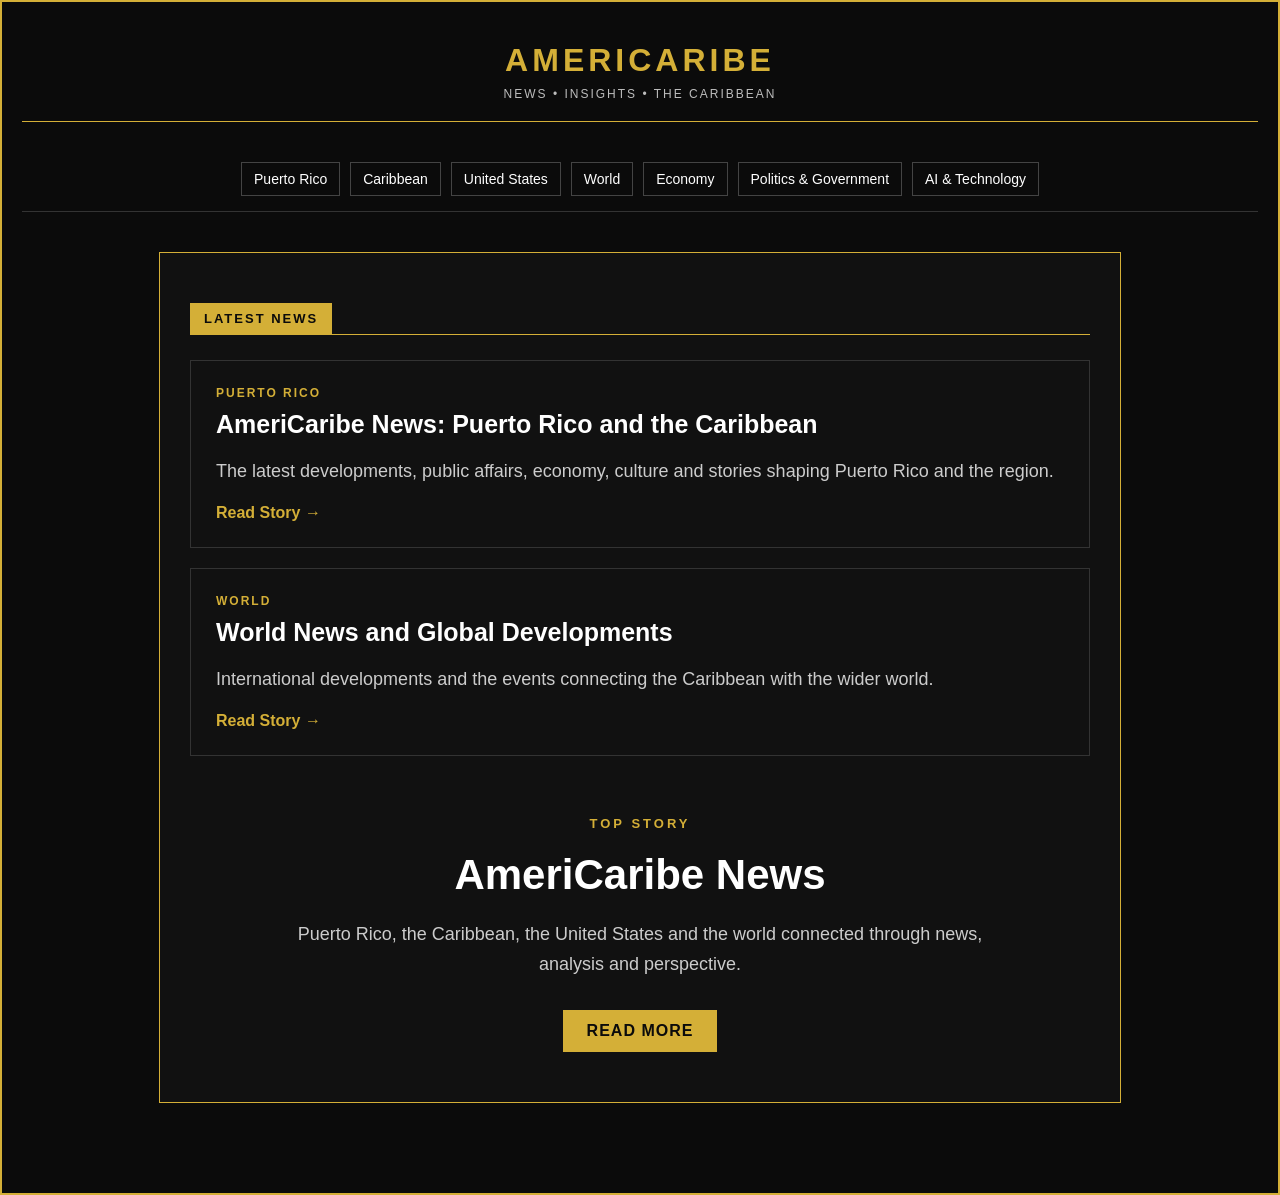
==== index.html @ 908d359e "Build AmeriCaribe News website foundation" ====
<!DOCTYPE html>
<html lang="en">

<head>
    <meta charset="UTF-8">
    <meta name="viewport" content="width=device-width, initial-scale=1.0">

    <title>AmeriCaribe News</title>

    <link rel="stylesheet" href="style.css">
</head>

<body>

    <header>
        <div class="brand">AMERICARIBE</div>
        <div class="tagline">NEWS • INSIGHTS • THE CARIBBEAN</div>
    </header>

    <nav>
        <a href="#">Puerto Rico</a>
        <a href="#">Caribbean</a>
        <a href="#">United States</a>
        <a href="#">World</a>
        <a href="#">Economy</a>
        <a href="#">Politics & Government</a>
        <a href="#">AI & Technology</a>
    </nav>

    <main>

        <section class="featured-story">
            <section class="latest-news">

    <div class="section-title">
        <span>LATEST NEWS</span>
    </div>

    <article class="news-card">
        <div class="news-category">PUERTO RICO</div>

        <h3>AmeriCaribe News: Puerto Rico and the Caribbean</h3>

        <p>
            The latest developments, public affairs, economy,
            culture and stories shaping Puerto Rico and the region.
        </p>

        <a href="#">Read Story →</a>
    </article>

    <article class="news-card">
        <div class="news-category">WORLD</div>

        <h3>World News and Global Developments</h3>

        <p>
            International developments and the events connecting
            the Caribbean with the wider world.
        </p>

        <a href="#">Read Story →</a>
    </article>

</section>

    <div class="featured-label">TOP STORY</div>

    <h2>AmeriCaribe News</h2>

    <p class="featured-text">
        Puerto Rico, the Caribbean, the United States and the world
        connected through news, analysis and perspective.
    </p>

    <a class="read-more" href="#">READ MORE</a>

</section>

    </main>

</body>

</html>
---- style.css ----
/* ========================================
   AMERICARIBE NEWS
   Main Website Styles
   ======================================== */

/* ---------- PAGE ---------- */

body {
    background-color: #0b0b0b;
    color: #ffffff;
    font-family: Arial, sans-serif;
    text-align: center;
    padding: 40px 20px;
    border: 2px solid #d4af37;
    min-height: 100vh;
    box-sizing: border-box;
    margin: 0;
}


/* ---------- HEADER ---------- */

header {
    border-bottom: 1px solid #d4af37;
    padding-bottom: 20px;
    margin-bottom: 25px;
}

.brand {
    color: #d4af37;
    font-size: 32px;
    font-weight: bold;
    letter-spacing: 4px;
}

.tagline {
    color: #bdbdbd;
    font-size: 12px;
    letter-spacing: 2px;
    margin-top: 8px;
}


/* ---------- NAVIGATION ---------- */

nav {
    display: flex;
    flex-wrap: wrap;
    justify-content: center;
    gap: 10px;
    padding: 15px 0;
    border-bottom: 1px solid #333333;
    margin-bottom: 40px;
}

nav a {
    color: #ffffff;
    text-decoration: none;
    font-size: 14px;
    padding: 8px 12px;
    border: 1px solid #444444;
}

nav a:hover {
    color: #d4af37;
    border-color: #d4af37;
}


/* ---------- MAIN CONTENT ---------- */

main {
    max-width: 1100px;
    margin: 0 auto;
}

h1 {
    color: #d4af37;
    font-size: 42px;
    margin-bottom: 10px;
}

main p {
    color: #f5f5f5;
    font-size: 18px;
}


/* ---------- MOBILE ---------- */

@media (max-width: 600px) {

    body {
        padding: 25px 15px;
    }

    .brand {
        font-size: 26px;
        letter-spacing: 3px;
    }

    .tagline {
        font-size: 10px;
    }

    nav {
        gap: 6px;
    }

    nav a {
        font-size: 12px;
        padding: 7px 9px;
    }

    h1 {
        font-size: 32px;
    }

    main p {
        font-size: 16px;
    }
}/* ---------- FEATURED STORY ---------- */

.featured-story {
    max-width: 900px;
    margin: 0 auto 50px;
    padding: 50px 30px;
    border: 1px solid #d4af37;
    background-color: #111111;
}

.featured-label {
    color: #d4af37;
    font-size: 13px;
    font-weight: bold;
    letter-spacing: 3px;
    margin-bottom: 20px;
}

.featured-story h2 {
    color: #ffffff;
    font-size: 42px;
    margin: 0 0 20px;
}

.featured-text {
    color: #cccccc;
    font-size: 18px;
    line-height: 1.7;
    max-width: 700px;
    margin: 0 auto 30px;
}

.read-more {
    display: inline-block;
    color: #0b0b0b;
    background-color: #d4af37;
    text-decoration: none;
    font-weight: bold;
    padding: 12px 24px;
    letter-spacing: 1px;
}

.read-more:hover {
    background-color: #ffffff;
}/* ---------- LATEST NEWS ---------- */

.latest-news {
    max-width: 900px;
    margin: 0 auto 60px;
    text-align: left;
}

.section-title {
    border-bottom: 1px solid #d4af37;
    margin-bottom: 25px;
}

.section-title span {
    display: inline-block;
    background-color: #d4af37;
    color: #0b0b0b;
    padding: 8px 14px;
    font-size: 13px;
    font-weight: bold;
    letter-spacing: 2px;
}

.news-card {
    border: 1px solid #333333;
    background-color: #111111;
    padding: 25px;
    margin-bottom: 20px;
}

.news-category {
    color: #d4af37;
    font-size: 12px;
    font-weight: bold;
    letter-spacing: 2px;
    margin-bottom: 10px;
}

.news-card h3 {
    color: #ffffff;
    font-size: 25px;
    margin: 0 0 12px;
}

.news-card p {
    color: #cccccc;
    line-height: 1.6;
}

.news-card a {
    color: #d4af37;
    text-decoration: none;
    font-weight: bold;
}
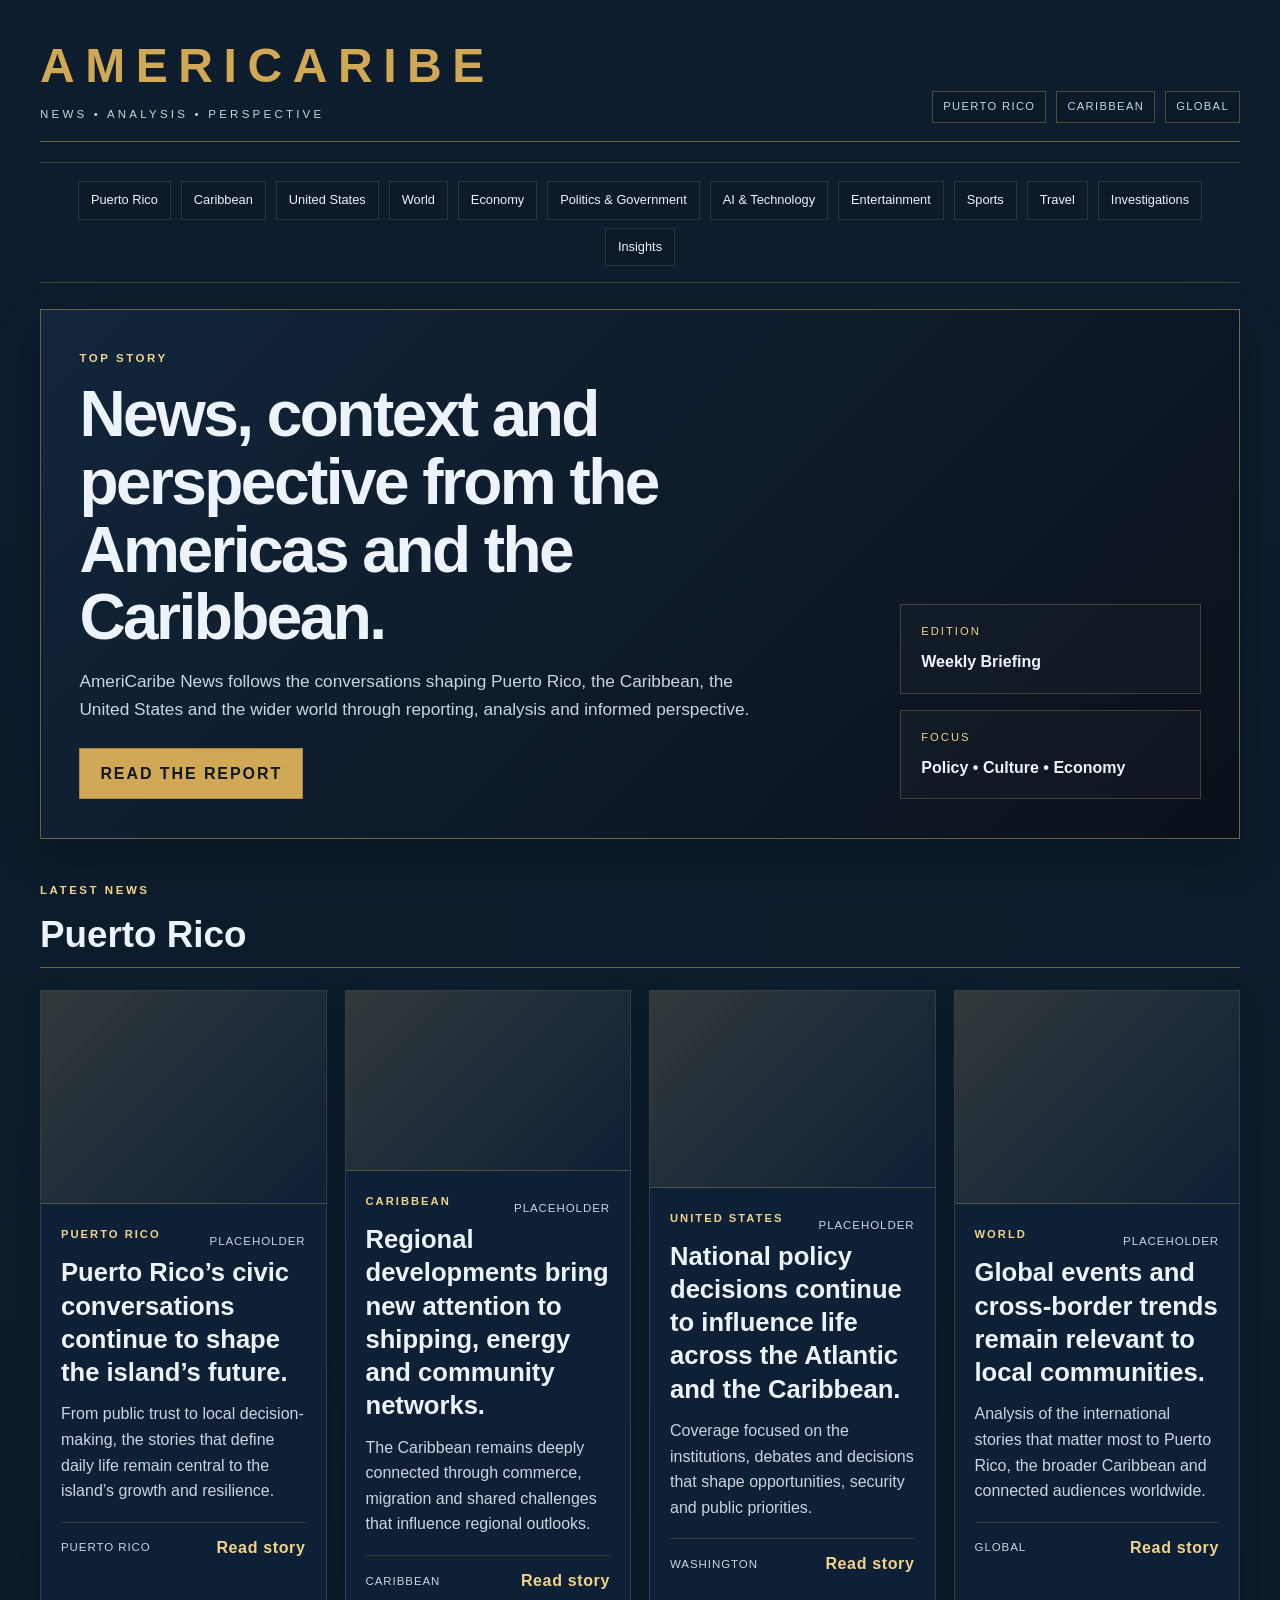
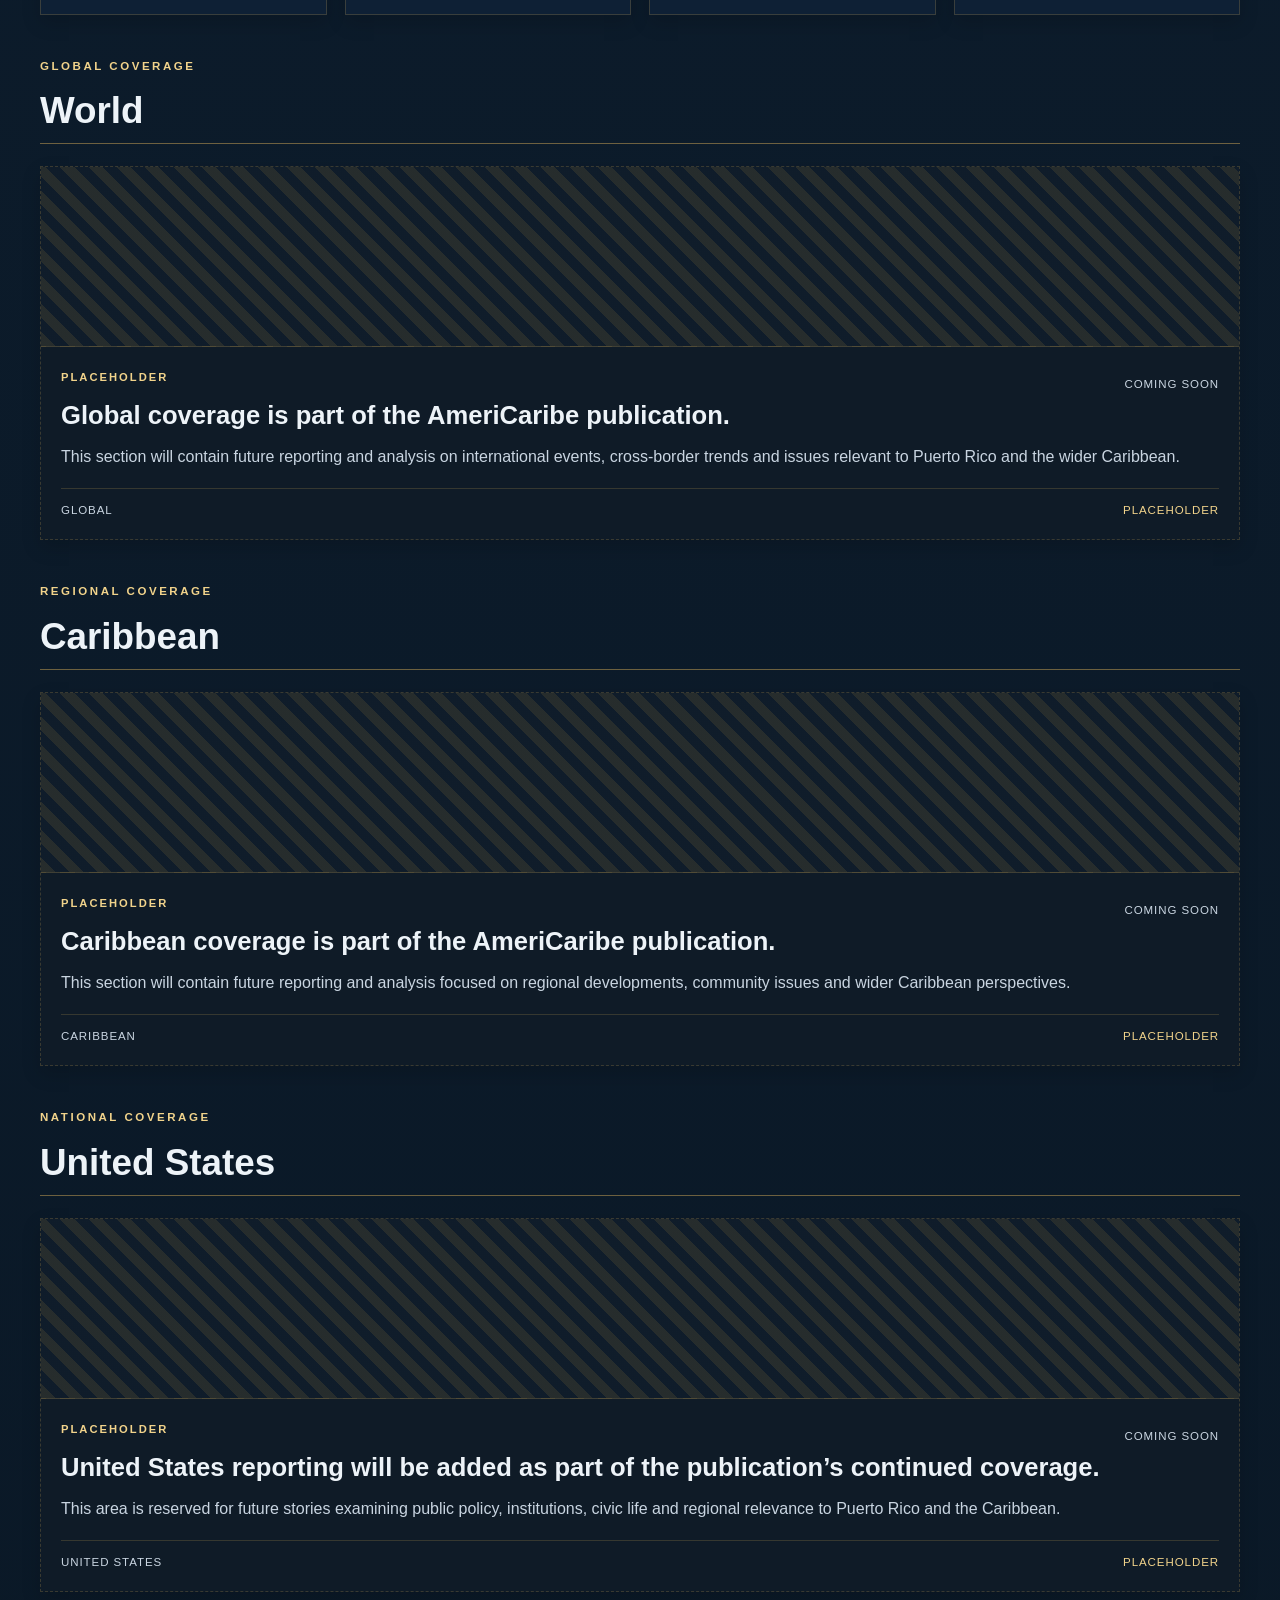
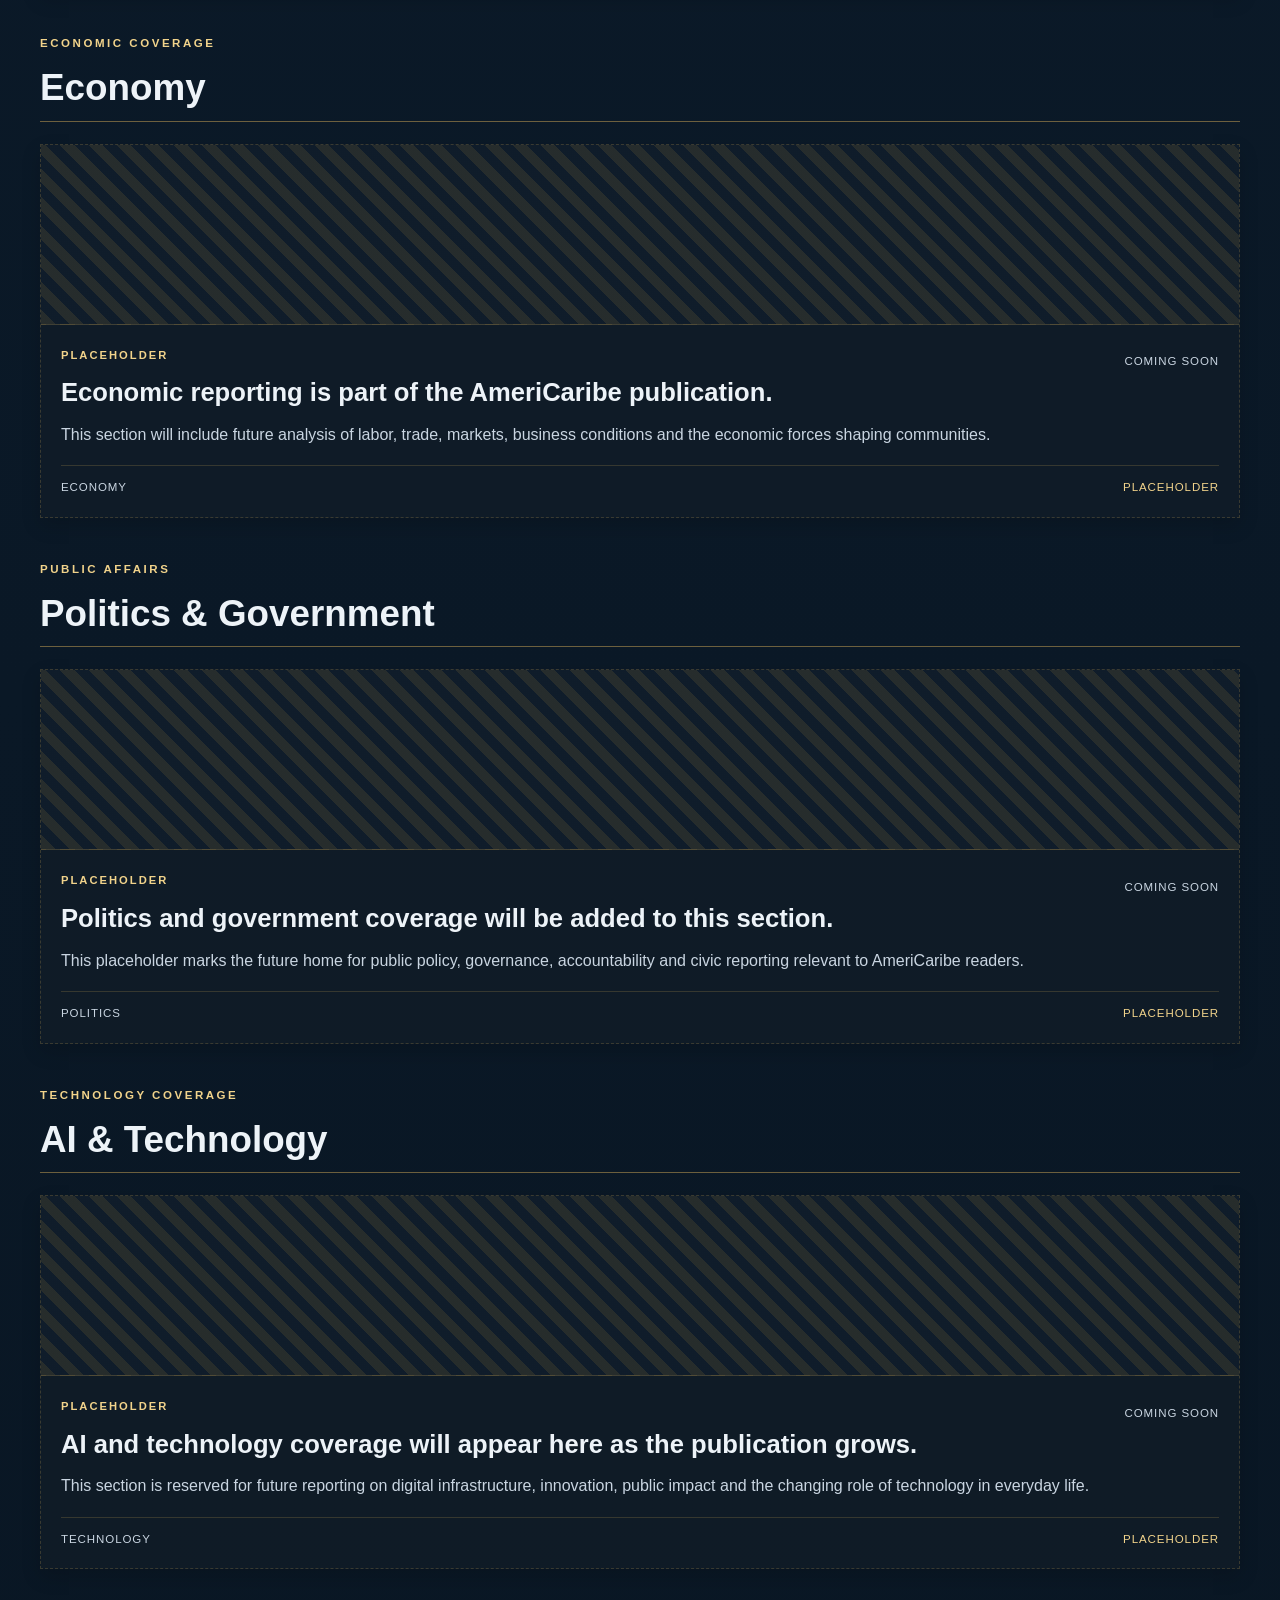
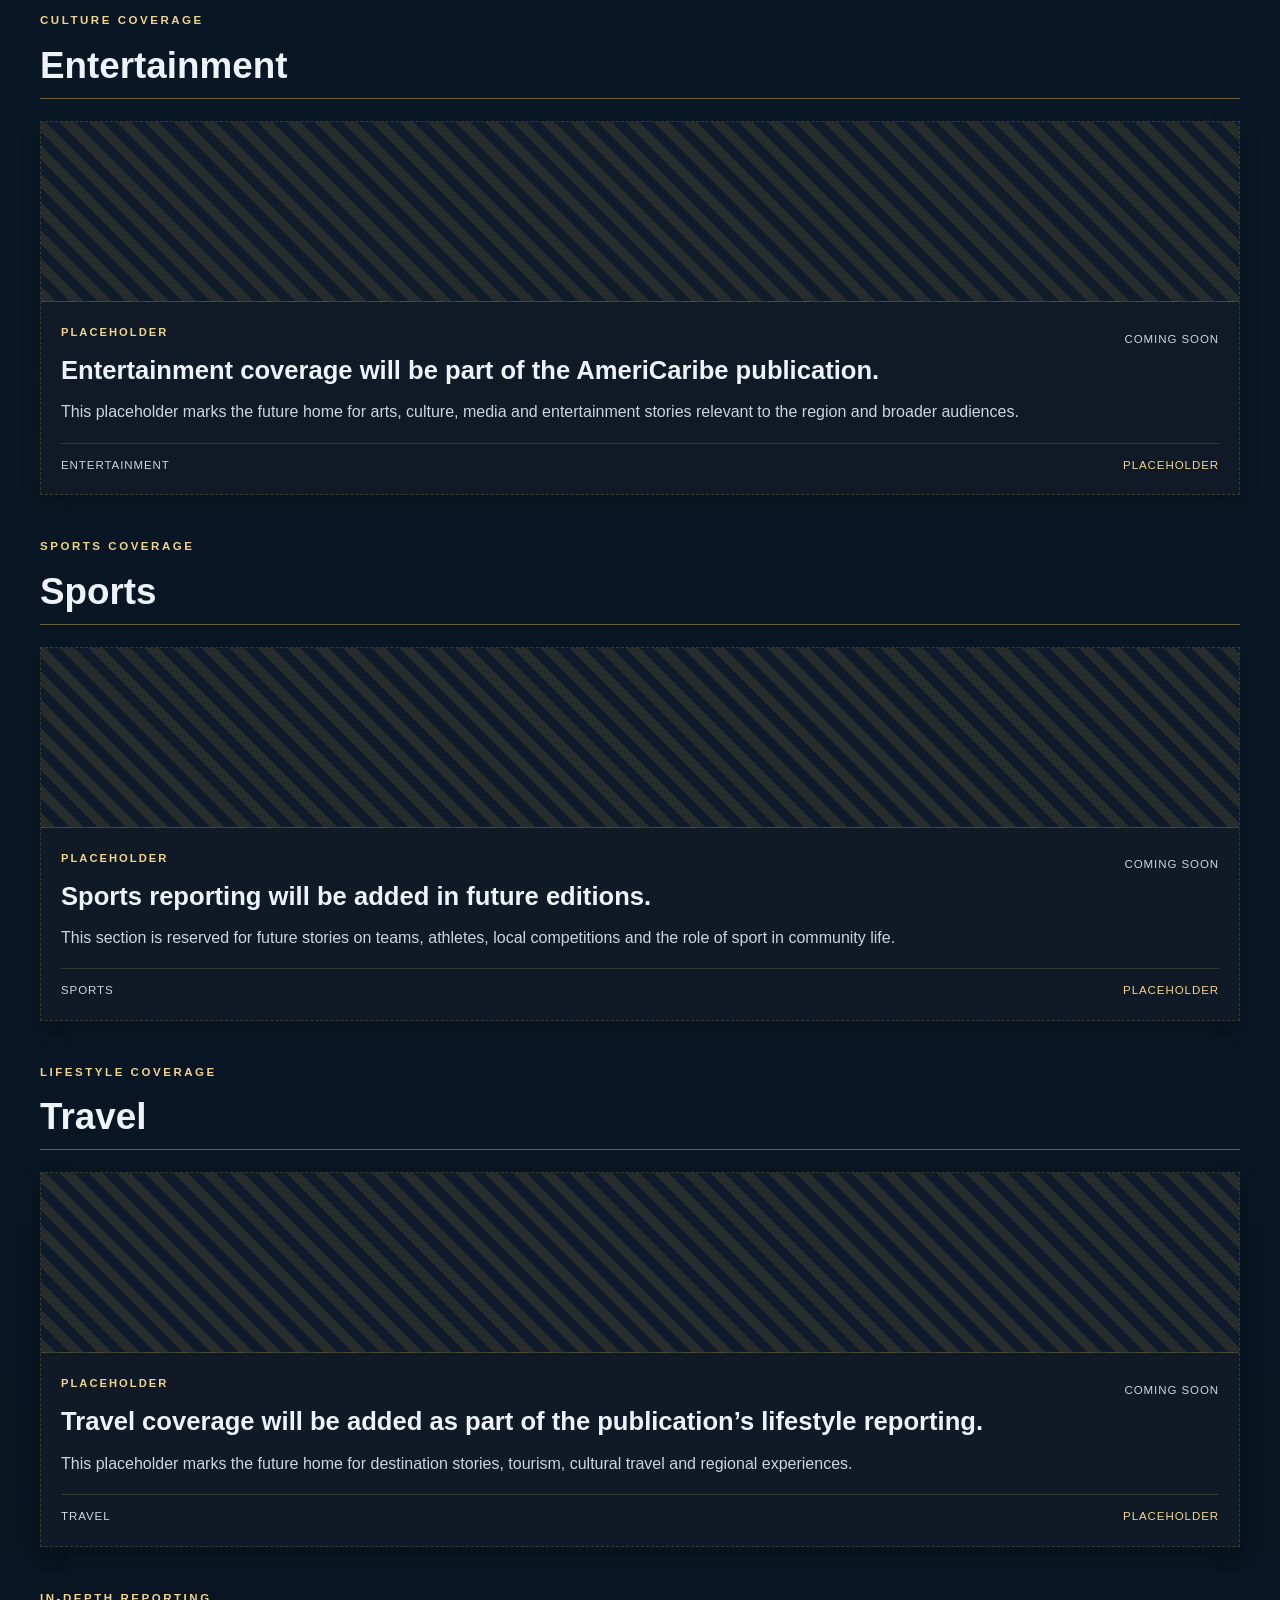
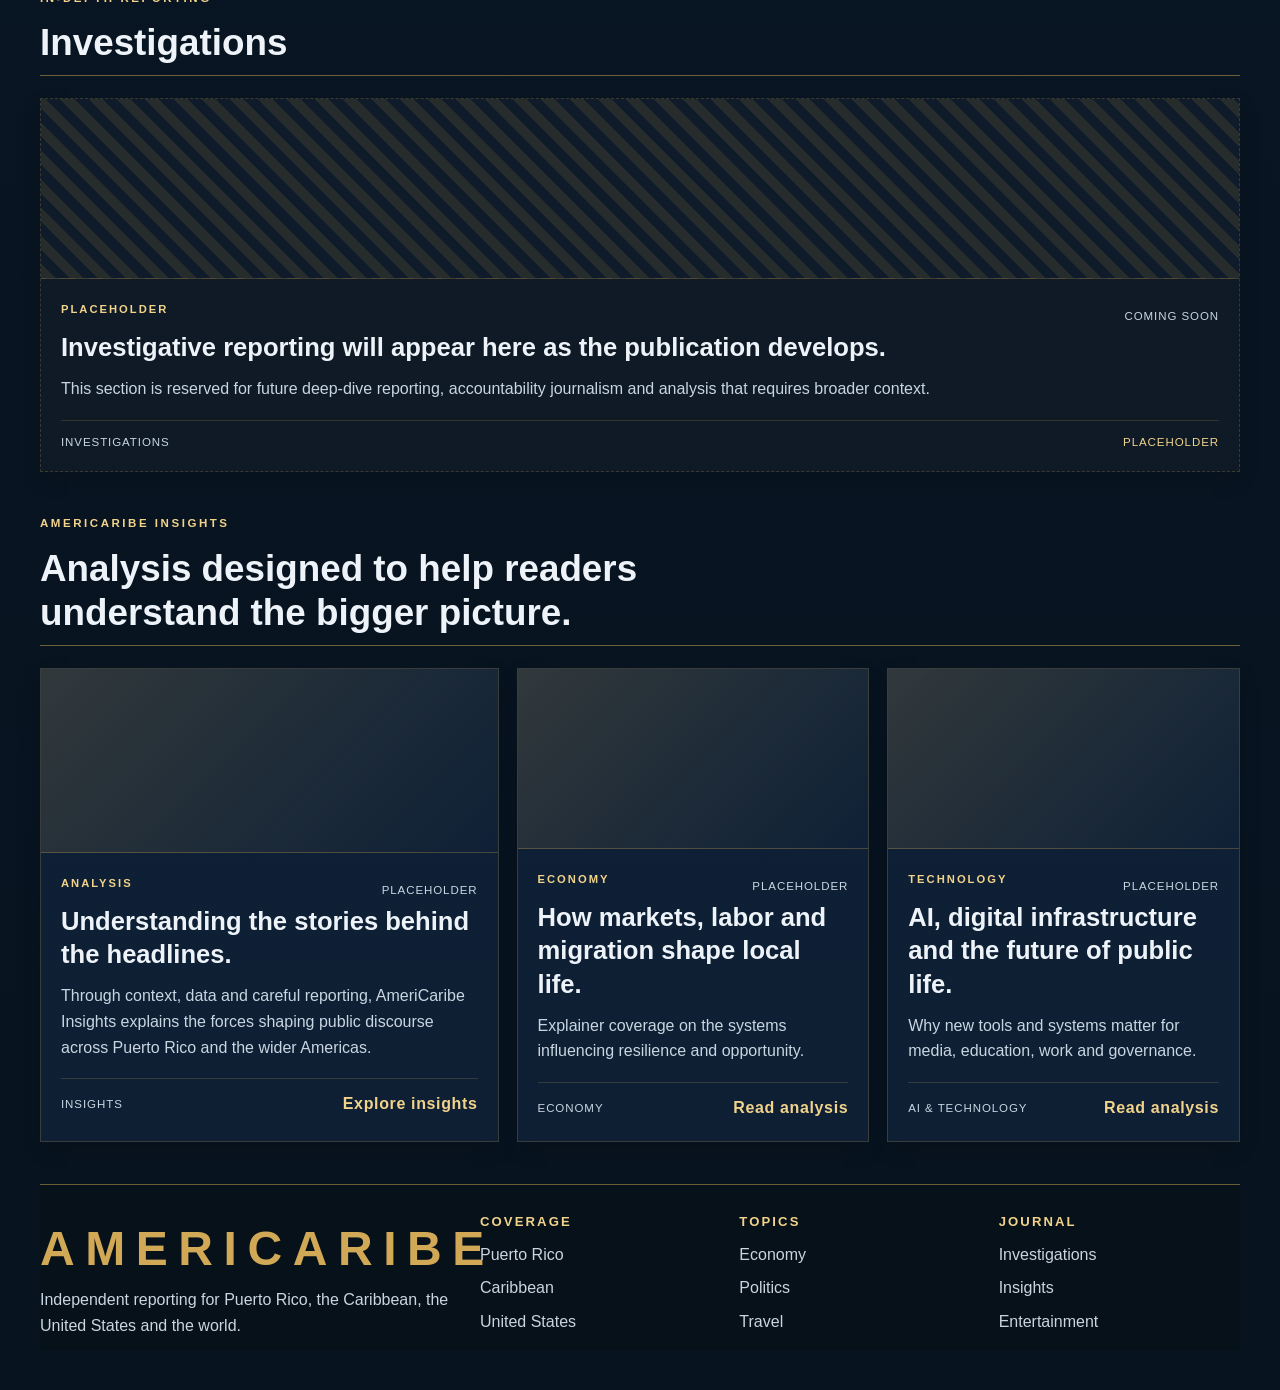
==== commit 98fe6e67: "Build AmeriCaribe News publishing foundation" ====
--- a/index.html
+++ b/index.html
@@ -4,81 +4,497 @@
 <head>
     <meta charset="UTF-8">
     <meta name="viewport" content="width=device-width, initial-scale=1.0">
-
+    <meta name="description" content="AmeriCaribe News — reporting, analysis and perspective for Puerto Rico, the Caribbean, the United States and the world.">
     <title>AmeriCaribe News</title>
-
     <link rel="stylesheet" href="style.css">
 </head>
 
 <body>
-
-    <header>
-        <div class="brand">AMERICARIBE</div>
-        <div class="tagline">NEWS • INSIGHTS • THE CARIBBEAN</div>
-    </header>
-
-    <nav>
-        <a href="#">Puerto Rico</a>
-        <a href="#">Caribbean</a>
-        <a href="#">United States</a>
-        <a href="#">World</a>
-        <a href="#">Economy</a>
-        <a href="#">Politics & Government</a>
-        <a href="#">AI & Technology</a>
-    </nav>
-
-    <main>
-
-        <section class="featured-story">
-            <section class="latest-news">
-
-    <div class="section-title">
-        <span>LATEST NEWS</span>
+    <div class="page-shell">
+        <header class="site-header">
+            <div class="topbar">
+                <div class="brand-block">
+                    <div class="brand">AMERICARIBE</div>
+                    <div class="tagline">NEWS • ANALYSIS • PERSPECTIVE</div>
+                </div>
+
+                <div class="header-meta" aria-label="News regions">
+                    <span>Puerto Rico</span>
+                    <span>Caribbean</span>
+                    <span>Global</span>
+                </div>
+            </div>
+        </header>
+
+        <nav class="main-nav" aria-label="Main navigation">
+            <a href="#puerto-rico">Puerto Rico</a>
+            <a href="#caribbean">Caribbean</a>
+            <a href="#united-states">United States</a>
+            <a href="#world">World</a>
+            <a href="#economy">Economy</a>
+            <a href="#politics">Politics &amp; Government</a>
+            <a href="#ai-technology">AI &amp; Technology</a>
+            <a href="#entertainment">Entertainment</a>
+            <a href="#sports">Sports</a>
+            <a href="#travel">Travel</a>
+            <a href="#investigations">Investigations</a>
+            <a href="#insights">Insights</a>
+        </nav>
+
+        <main>
+            <section class="featured-story" id="top-story">
+                <div class="featured-copy">
+                    <p class="eyebrow">Top Story</p>
+                    <h1>News, context and perspective from the Americas and the Caribbean.</h1>
+                    <p class="featured-text">
+                        AmeriCaribe News follows the conversations shaping Puerto Rico, the Caribbean,
+                        the United States and the wider world through reporting, analysis and informed perspective.
+                    </p>
+
+                    <div class="cta-row">
+                        <a class="primary-btn" href="#puerto-rico">Read the report</a>
+                    </div>
+                </div>
+
+                <aside class="featured-aside" aria-label="Feature summary">
+                    <div class="meta-panel">
+                        <p class="meta-label">Edition</p>
+                        <strong>Weekly Briefing</strong>
+                    </div>
+                    <div class="meta-panel">
+                        <p class="meta-label">Focus</p>
+                        <strong>Policy • Culture • Economy</strong>
+                    </div>
+                </aside>
+            </section>
+
+            <section class="content-section latest-news" id="puerto-rico" aria-labelledby="puerto-rico-title">
+                <div class="section-header">
+                    <p class="eyebrow">Latest News</p>
+                    <h2 id="puerto-rico-title">Puerto Rico</h2>
+                </div>
+
+                <div class="story-grid" role="list" aria-label="Puerto Rico stories">
+                    <article class="story-card" role="listitem">
+                        <div class="story-image" aria-label="Image placeholder for Puerto Rico coverage"></div>
+                        <div class="story-content">
+                            <div class="story-meta">
+                                <span class="story-kicker">Puerto Rico</span>
+                                <span class="story-date">Placeholder</span>
+                            </div>
+                            <h3>Puerto Rico’s civic conversations continue to shape the island’s future.</h3>
+                            <p>
+                                From public trust to local decision-making, the stories that define daily life remain central to the island’s growth and resilience.
+                            </p>
+                            <div class="story-footer">
+                                <span class="story-location">Puerto Rico</span>
+                                <a href="#puerto-rico">Read story</a>
+                            </div>
+                        </div>
+                    </article>
+
+                    <article class="story-card" role="listitem">
+                        <div class="story-image" aria-label="Image placeholder for Caribbean coverage"></div>
+                        <div class="story-content">
+                            <div class="story-meta">
+                                <span class="story-kicker">Caribbean</span>
+                                <span class="story-date">Placeholder</span>
+                            </div>
+                            <h3>Regional developments bring new attention to shipping, energy and community networks.</h3>
+                            <p>
+                                The Caribbean remains deeply connected through commerce, migration and shared challenges that influence regional outlooks.
+                            </p>
+                            <div class="story-footer">
+                                <span class="story-location">Caribbean</span>
+                                <a href="#caribbean">Read story</a>
+                            </div>
+                        </div>
+                    </article>
+
+                    <article class="story-card" role="listitem">
+                        <div class="story-image" aria-label="Image placeholder for United States coverage"></div>
+                        <div class="story-content">
+                            <div class="story-meta">
+                                <span class="story-kicker">United States</span>
+                                <span class="story-date">Placeholder</span>
+                            </div>
+                            <h3>National policy decisions continue to influence life across the Atlantic and the Caribbean.</h3>
+                            <p>
+                                Coverage focused on the institutions, debates and decisions that shape opportunities, security and public priorities.
+                            </p>
+                            <div class="story-footer">
+                                <span class="story-location">Washington</span>
+                                <a href="#united-states">Read story</a>
+                            </div>
+                        </div>
+                    </article>
+
+                    <article class="story-card" role="listitem">
+                        <div class="story-image" aria-label="Image placeholder for World coverage"></div>
+                        <div class="story-content">
+                            <div class="story-meta">
+                                <span class="story-kicker">World</span>
+                                <span class="story-date">Placeholder</span>
+                            </div>
+                            <h3>Global events and cross-border trends remain relevant to local communities.</h3>
+                            <p>
+                                Analysis of the international stories that matter most to Puerto Rico, the broader Caribbean and connected audiences worldwide.
+                            </p>
+                            <div class="story-footer">
+                                <span class="story-location">Global</span>
+                                <a href="#world">Read story</a>
+                            </div>
+                        </div>
+                    </article>
+                </div>
+            </section>
+
+            <section class="content-section latest-news" id="world" aria-labelledby="world-title">
+                <div class="section-header">
+                    <p class="eyebrow">Global Coverage</p>
+                    <h2 id="world-title">World</h2>
+                </div>
+
+                <article class="story-card placeholder-card" aria-label="Placeholder section for future World stories">
+                    <div class="story-image placeholder-image" aria-label="Placeholder image for future World stories"></div>
+                    <div class="story-content">
+                        <div class="story-meta">
+                            <span class="story-kicker">Placeholder</span>
+                            <span class="story-date">Coming Soon</span>
+                        </div>
+                        <h3>Global coverage is part of the AmeriCaribe publication.</h3>
+                        <p>
+                            This section will contain future reporting and analysis on international events, cross-border trends and issues relevant to Puerto Rico and the wider Caribbean.
+                        </p>
+                        <div class="story-footer">
+                            <span class="story-location">Global</span>
+                            <span class="placeholder-tag">Placeholder</span>
+                        </div>
+                    </div>
+                </article>
+            </section>
+
+            <section class="content-section latest-news" id="caribbean" aria-labelledby="caribbean-title">
+                <div class="section-header">
+                    <p class="eyebrow">Regional Coverage</p>
+                    <h2 id="caribbean-title">Caribbean</h2>
+                </div>
+
+                <article class="story-card placeholder-card" aria-label="Placeholder section for future Caribbean stories">
+                    <div class="story-image placeholder-image" aria-label="Placeholder image for future Caribbean stories"></div>
+                    <div class="story-content">
+                        <div class="story-meta">
+                            <span class="story-kicker">Placeholder</span>
+                            <span class="story-date">Coming Soon</span>
+                        </div>
+                        <h3>Caribbean coverage is part of the AmeriCaribe publication.</h3>
+                        <p>
+                            This section will contain future reporting and analysis focused on regional developments, community issues and wider Caribbean perspectives.
+                        </p>
+                        <div class="story-footer">
+                            <span class="story-location">Caribbean</span>
+                            <span class="placeholder-tag">Placeholder</span>
+                        </div>
+                    </div>
+                </article>
+            </section>
+
+            <section class="content-section latest-news" id="united-states" aria-labelledby="united-states-title">
+                <div class="section-header">
+                    <p class="eyebrow">National Coverage</p>
+                    <h2 id="united-states-title">United States</h2>
+                </div>
+
+                <article class="story-card placeholder-card" aria-label="Placeholder section for future United States stories">
+                    <div class="story-image placeholder-image" aria-label="Placeholder image for future United States stories"></div>
+                    <div class="story-content">
+                        <div class="story-meta">
+                            <span class="story-kicker">Placeholder</span>
+                            <span class="story-date">Coming Soon</span>
+                        </div>
+                        <h3>United States reporting will be added as part of the publication’s continued coverage.</h3>
+                        <p>
+                            This area is reserved for future stories examining public policy, institutions, civic life and regional relevance to Puerto Rico and the Caribbean.
+                        </p>
+                        <div class="story-footer">
+                            <span class="story-location">United States</span>
+                            <span class="placeholder-tag">Placeholder</span>
+                        </div>
+                    </div>
+                </article>
+            </section>
+
+            <section class="content-section latest-news" id="economy" aria-labelledby="economy-title">
+                <div class="section-header">
+                    <p class="eyebrow">Economic Coverage</p>
+                    <h2 id="economy-title">Economy</h2>
+                </div>
+
+                <article class="story-card placeholder-card" aria-label="Placeholder section for future Economy stories">
+                    <div class="story-image placeholder-image" aria-label="Placeholder image for future Economy stories"></div>
+                    <div class="story-content">
+                        <div class="story-meta">
+                            <span class="story-kicker">Placeholder</span>
+                            <span class="story-date">Coming Soon</span>
+                        </div>
+                        <h3>Economic reporting is part of the AmeriCaribe publication.</h3>
+                        <p>
+                            This section will include future analysis of labor, trade, markets, business conditions and the economic forces shaping communities.
+                        </p>
+                        <div class="story-footer">
+                            <span class="story-location">Economy</span>
+                            <span class="placeholder-tag">Placeholder</span>
+                        </div>
+                    </div>
+                </article>
+            </section>
+
+            <section class="content-section latest-news" id="politics" aria-labelledby="politics-title">
+                <div class="section-header">
+                    <p class="eyebrow">Public Affairs</p>
+                    <h2 id="politics-title">Politics &amp; Government</h2>
+                </div>
+
+                <article class="story-card placeholder-card" aria-label="Placeholder section for future Politics and Government stories">
+                    <div class="story-image placeholder-image" aria-label="Placeholder image for future Politics and Government stories"></div>
+                    <div class="story-content">
+                        <div class="story-meta">
+                            <span class="story-kicker">Placeholder</span>
+                            <span class="story-date">Coming Soon</span>
+                        </div>
+                        <h3>Politics and government coverage will be added to this section.</h3>
+                        <p>
+                            This placeholder marks the future home for public policy, governance, accountability and civic reporting relevant to AmeriCaribe readers.
+                        </p>
+                        <div class="story-footer">
+                            <span class="story-location">Politics</span>
+                            <span class="placeholder-tag">Placeholder</span>
+                        </div>
+                    </div>
+                </article>
+            </section>
+
+            <section class="content-section latest-news" id="ai-technology" aria-labelledby="ai-technology-title">
+                <div class="section-header">
+                    <p class="eyebrow">Technology Coverage</p>
+                    <h2 id="ai-technology-title">AI &amp; Technology</h2>
+                </div>
+
+                <article class="story-card placeholder-card" aria-label="Placeholder section for future AI and Technology stories">
+                    <div class="story-image placeholder-image" aria-label="Placeholder image for future AI and Technology stories"></div>
+                    <div class="story-content">
+                        <div class="story-meta">
+                            <span class="story-kicker">Placeholder</span>
+                            <span class="story-date">Coming Soon</span>
+                        </div>
+                        <h3>AI and technology coverage will appear here as the publication grows.</h3>
+                        <p>
+                            This section is reserved for future reporting on digital infrastructure, innovation, public impact and the changing role of technology in everyday life.
+                        </p>
+                        <div class="story-footer">
+                            <span class="story-location">Technology</span>
+                            <span class="placeholder-tag">Placeholder</span>
+                        </div>
+                    </div>
+                </article>
+            </section>
+
+            <section class="content-section latest-news" id="entertainment" aria-labelledby="entertainment-title">
+                <div class="section-header">
+                    <p class="eyebrow">Culture Coverage</p>
+                    <h2 id="entertainment-title">Entertainment</h2>
+                </div>
+
+                <article class="story-card placeholder-card" aria-label="Placeholder section for future Entertainment stories">
+                    <div class="story-image placeholder-image" aria-label="Placeholder image for future Entertainment stories"></div>
+                    <div class="story-content">
+                        <div class="story-meta">
+                            <span class="story-kicker">Placeholder</span>
+                            <span class="story-date">Coming Soon</span>
+                        </div>
+                        <h3>Entertainment coverage will be part of the AmeriCaribe publication.</h3>
+                        <p>
+                            This placeholder marks the future home for arts, culture, media and entertainment stories relevant to the region and broader audiences.
+                        </p>
+                        <div class="story-footer">
+                            <span class="story-location">Entertainment</span>
+                            <span class="placeholder-tag">Placeholder</span>
+                        </div>
+                    </div>
+                </article>
+            </section>
+
+            <section class="content-section latest-news" id="sports" aria-labelledby="sports-title">
+                <div class="section-header">
+                    <p class="eyebrow">Sports Coverage</p>
+                    <h2 id="sports-title">Sports</h2>
+                </div>
+
+                <article class="story-card placeholder-card" aria-label="Placeholder section for future Sports stories">
+                    <div class="story-image placeholder-image" aria-label="Placeholder image for future Sports stories"></div>
+                    <div class="story-content">
+                        <div class="story-meta">
+                            <span class="story-kicker">Placeholder</span>
+                            <span class="story-date">Coming Soon</span>
+                        </div>
+                        <h3>Sports reporting will be added in future editions.</h3>
+                        <p>
+                            This section is reserved for future stories on teams, athletes, local competitions and the role of sport in community life.
+                        </p>
+                        <div class="story-footer">
+                            <span class="story-location">Sports</span>
+                            <span class="placeholder-tag">Placeholder</span>
+                        </div>
+                    </div>
+                </article>
+            </section>
+
+            <section class="content-section latest-news" id="travel" aria-labelledby="travel-title">
+                <div class="section-header">
+                    <p class="eyebrow">Lifestyle Coverage</p>
+                    <h2 id="travel-title">Travel</h2>
+                </div>
+
+                <article class="story-card placeholder-card" aria-label="Placeholder section for future Travel stories">
+                    <div class="story-image placeholder-image" aria-label="Placeholder image for future Travel stories"></div>
+                    <div class="story-content">
+                        <div class="story-meta">
+                            <span class="story-kicker">Placeholder</span>
+                            <span class="story-date">Coming Soon</span>
+                        </div>
+                        <h3>Travel coverage will be added as part of the publication’s lifestyle reporting.</h3>
+                        <p>
+                            This placeholder marks the future home for destination stories, tourism, cultural travel and regional experiences.
+                        </p>
+                        <div class="story-footer">
+                            <span class="story-location">Travel</span>
+                            <span class="placeholder-tag">Placeholder</span>
+                        </div>
+                    </div>
+                </article>
+            </section>
+
+            <section class="content-section latest-news" id="investigations" aria-labelledby="investigations-title">
+                <div class="section-header">
+                    <p class="eyebrow">In-Depth Reporting</p>
+                    <h2 id="investigations-title">Investigations</h2>
+                </div>
+
+                <article class="story-card placeholder-card" aria-label="Placeholder section for future Investigations stories">
+                    <div class="story-image placeholder-image" aria-label="Placeholder image for future Investigations stories"></div>
+                    <div class="story-content">
+                        <div class="story-meta">
+                            <span class="story-kicker">Placeholder</span>
+                            <span class="story-date">Coming Soon</span>
+                        </div>
+                        <h3>Investigative reporting will appear here as the publication develops.</h3>
+                        <p>
+                            This section is reserved for future deep-dive reporting, accountability journalism and analysis that requires broader context.
+                        </p>
+                        <div class="story-footer">
+                            <span class="story-location">Investigations</span>
+                            <span class="placeholder-tag">Placeholder</span>
+                        </div>
+                    </div>
+                </article>
+            </section>
+
+            <section class="content-section insights" id="insights" aria-labelledby="insights-title">
+                <div class="section-header">
+                    <p class="eyebrow">AmeriCaribe Insights</p>
+                    <h2 id="insights-title">Analysis designed to help readers understand the bigger picture.</h2>
+                </div>
+
+                <div class="insight-grid">
+                    <article class="story-card insight-feature" role="listitem">
+                        <div class="story-image" aria-label="Image placeholder for analysis feature"></div>
+                        <div class="story-content">
+                            <div class="story-meta">
+                                <span class="story-kicker">Analysis</span>
+                                <span class="story-date">Placeholder</span>
+                            </div>
+                            <h3>Understanding the stories behind the headlines.</h3>
+                            <p>
+                                Through context, data and careful reporting, AmeriCaribe Insights explains the forces shaping public discourse across Puerto Rico and the wider Americas.
+                            </p>
+                            <div class="story-footer">
+                                <span class="story-location">Insights</span>
+                                <a href="#insights">Explore insights</a>
+                            </div>
+                        </div>
+                    </article>
+
+                    <article class="story-card compact-card" role="listitem">
+                        <div class="story-image" aria-label="Image placeholder for Economy analysis"></div>
+                        <div class="story-content">
+                            <div class="story-meta">
+                                <span class="story-kicker">Economy</span>
+                                <span class="story-date">Placeholder</span>
+                            </div>
+                            <h3>How markets, labor and migration shape local life.</h3>
+                            <p>Explainer coverage on the systems influencing resilience and opportunity.</p>
+                            <div class="story-footer">
+                                <span class="story-location">Economy</span>
+                                <a href="#economy">Read analysis</a>
+                            </div>
+                        </div>
+                    </article>
+
+                    <article class="story-card compact-card" role="listitem">
+                        <div class="story-image" aria-label="Image placeholder for technology analysis"></div>
+                        <div class="story-content">
+                            <div class="story-meta">
+                                <span class="story-kicker">Technology</span>
+                                <span class="story-date">Placeholder</span>
+                            </div>
+                            <h3>AI, digital infrastructure and the future of public life.</h3>
+                            <p>Why new tools and systems matter for media, education, work and governance.</p>
+                            <div class="story-footer">
+                                <span class="story-location">AI &amp; Technology</span>
+                                <a href="#ai-technology">Read analysis</a>
+                            </div>
+                        </div>
+                    </article>
+                </div>
+            </section>
+        </main>
+
+        <footer class="site-footer">
+            <div class="footer-brand">
+                <div class="brand">AMERICARIBE</div>
+                <p>Independent reporting for Puerto Rico, the Caribbean, the United States and the world.</p>
+            </div>
+
+            <div class="footer-links">
+                <div>
+                    <h3>Coverage</h3>
+                    <ul>
+                        <li><a href="#puerto-rico">Puerto Rico</a></li>
+                        <li><a href="#caribbean">Caribbean</a></li>
+                        <li><a href="#united-states">United States</a></li>
+                    </ul>
+                </div>
+
+                <div>
+                    <h3>Topics</h3>
+                    <ul>
+                        <li><a href="#economy">Economy</a></li>
+                        <li><a href="#politics">Politics</a></li>
+                        <li><a href="#travel">Travel</a></li>
+                    </ul>
+                </div>
+
+                <div>
+                    <h3>Journal</h3>
+                    <ul>
+                        <li><a href="#investigations">Investigations</a></li>
+                        <li><a href="#insights">Insights</a></li>
+                        <li><a href="#entertainment">Entertainment</a></li>
+                    </ul>
+                </div>
+            </div>
+        </footer>
     </div>
-
-    <article class="news-card">
-        <div class="news-category">PUERTO RICO</div>
-
-        <h3>AmeriCaribe News: Puerto Rico and the Caribbean</h3>
-
-        <p>
-            The latest developments, public affairs, economy,
-            culture and stories shaping Puerto Rico and the region.
-        </p>
-
-        <a href="#">Read Story →</a>
-    </article>
-
-    <article class="news-card">
-        <div class="news-category">WORLD</div>
-
-        <h3>World News and Global Developments</h3>
-
-        <p>
-            International developments and the events connecting
-            the Caribbean with the wider world.
-        </p>
-
-        <a href="#">Read Story →</a>
-    </article>
-
-</section>
-
-    <div class="featured-label">TOP STORY</div>
-
-    <h2>AmeriCaribe News</h2>
-
-    <p class="featured-text">
-        Puerto Rico, the Caribbean, the United States and the world
-        connected through news, analysis and perspective.
-    </p>
-
-    <a class="read-more" href="#">READ MORE</a>
-
-</section>
-
-    </main>
-
 </body>
 
 </html>
--- a/style.css
+++ b/style.css
@@ -1,219 +1,653 @@
-/* ========================================
-   AMERICARIBE NEWS
-   Main Website Styles
-   ======================================== */
-
-/* ---------- PAGE ---------- */
+:root {
+    --bg: #07131f;
+    --bg-soft: #0d1d2d;
+    --panel: #f4f0e8;
+    --panel-strong: #0f2137;
+    --panel-alt: #12263c;
+    --text: #edf3f8;
+    --text-soft: #c9d5e1;
+    --dark-text: #0f1720;
+    --gold: #d0a856;
+    --gold-soft: #f1d38b;
+    --line: rgba(208, 168, 86, 0.5);
+    --shadow: rgba(2, 8, 16, 0.28);
+}
+
+* {
+    box-sizing: border-box;
+}
+
+html {
+    scroll-behavior: smooth;
+}
+
+:target {
+    scroll-margin-top: 24px;
+}
 
 body {
-    background-color: #0b0b0b;
-    color: #ffffff;
-    font-family: Arial, sans-serif;
+    margin: 0;
+    background: linear-gradient(180deg, var(--bg-soft) 0%, var(--bg) 100%);
+    color: var(--text);
+    font-family: "Segoe UI", Tahoma, Geneva, Verdana, sans-serif;
+    line-height: 1.6;
+}
+
+img {
+    max-width: 100%;
+    display: block;
+}
+
+p,
+h1,
+h2,
+h3,
+ul {
+    margin-top: 0;
+}
+
+ul {
+    padding-left: 0;
+    list-style: none;
+}
+
+a {
+    color: var(--gold-soft);
+    text-decoration: none;
+    transition: opacity 0.2s ease, color 0.2s ease, border-color 0.2s ease;
+}
+
+a:hover {
+    opacity: 0.9;
+}
+
+.page-shell {
+    width: min(1180px, calc(100% - 24px));
+    margin: 0 auto;
+    padding: 18px 0 40px;
+}
+
+.site-header {
+    border-bottom: 1px solid var(--line);
+    padding-bottom: 18px;
+    margin-bottom: 20px;
+}
+
+.topbar {
+    display: flex;
+    flex-direction: column;
+    gap: 16px;
+    align-items: center;
     text-align: center;
-    padding: 40px 20px;
-    border: 2px solid #d4af37;
-    min-height: 100vh;
-    box-sizing: border-box;
-    margin: 0;
-}
-
-
-/* ---------- HEADER ---------- */
-
-header {
-    border-bottom: 1px solid #d4af37;
-    padding-bottom: 20px;
-    margin-bottom: 25px;
 }
 
 .brand {
-    color: #d4af37;
-    font-size: 32px;
-    font-weight: bold;
-    letter-spacing: 4px;
+    color: var(--gold);
+    font-size: clamp(1.8rem, 4vw, 3rem);
+    letter-spacing: 0.22em;
+    font-weight: 800;
 }
 
 .tagline {
-    color: #bdbdbd;
-    font-size: 12px;
-    letter-spacing: 2px;
-    margin-top: 8px;
-}
-
-
-/* ---------- NAVIGATION ---------- */
-
-nav {
+    color: var(--text-soft);
+    font-size: 0.72rem;
+    letter-spacing: 0.28em;
+    text-transform: uppercase;
+}
+
+.header-meta {
     display: flex;
     flex-wrap: wrap;
     justify-content: center;
     gap: 10px;
-    padding: 15px 0;
-    border-bottom: 1px solid #333333;
-    margin-bottom: 40px;
-}
-
-nav a {
-    color: #ffffff;
-    text-decoration: none;
-    font-size: 14px;
+    color: var(--text-soft);
+    font-size: 0.7rem;
+    letter-spacing: 0.12em;
+    text-transform: uppercase;
+}
+
+.header-meta span {
+    padding: 6px 10px;
+    border: 1px solid rgba(208, 168, 86, 0.35);
+    background: rgba(12, 26, 38, 0.65);
+}
+
+.main-nav {
+    display: flex;
+    flex-wrap: wrap;
+    justify-content: center;
+    gap: 8px 10px;
+    padding: 18px 0 16px;
+    margin-bottom: 26px;
+    border-top: 1px solid rgba(208, 168, 86, 0.28);
+    border-bottom: 1px solid rgba(208, 168, 86, 0.28);
+}
+
+.main-nav a {
+    color: var(--text);
+    text-transform: none;
+    font-size: 0.8rem;
     padding: 8px 12px;
-    border: 1px solid #444444;
-}
-
-nav a:hover {
-    color: #d4af37;
-    border-color: #d4af37;
-}
-
-
-/* ---------- MAIN CONTENT ---------- */
+    border: 1px solid rgba(255, 255, 255, 0.12);
+    background: rgba(14, 23, 33, 0.45);
+}
+
+.main-nav a:hover {
+    color: var(--gold-soft);
+    border-color: var(--gold);
+}
 
 main {
-    max-width: 1100px;
-    margin: 0 auto;
+    display: block;
+}
+
+.featured-story {
+    display: grid;
+    grid-template-columns: 1fr;
+    gap: 20px;
+    background: linear-gradient(135deg, rgba(18, 38, 60, 0.96), rgba(10, 16, 24, 0.96));
+    border: 1px solid var(--line);
+    box-shadow: 0 18px 36px var(--shadow);
+    padding: clamp(1.4rem, 3vw, 2.6rem);
+    margin-bottom: 42px;
+}
+
+.featured-copy {
+    max-width: 760px;
+}
+
+.eyebrow {
+    margin-bottom: 14px;
+    color: var(--gold-soft);
+    text-transform: uppercase;
+    letter-spacing: 0.22em;
+    font-size: 0.72rem;
+    font-weight: 700;
 }
 
 h1 {
-    color: #d4af37;
-    font-size: 42px;
+    color: var(--text);
+    font-size: clamp(2.1rem, 5vw, 4.2rem);
+    line-height: 1.06;
+    letter-spacing: -0.04em;
+    margin-bottom: 16px;
+    max-width: 800px;
+}
+
+.featured-text {
+    color: var(--text-soft);
+    font-size: 1.08rem;
+    max-width: 700px;
+    margin-bottom: 0;
+}
+
+.cta-row {
+    margin-top: 24px;
+}
+
+.primary-btn {
+    display: inline-block;
+    background: var(--gold);
+    color: var(--dark-text);
+    padding: 12px 20px;
+    font-weight: 800;
+    letter-spacing: 0.12em;
+    text-transform: uppercase;
+    border: 1px solid rgba(0, 0, 0, 0.2);
+}
+
+.primary-btn:hover {
+    background: var(--gold-soft);
+    color: var(--dark-text);
+}
+
+.featured-aside {
+    display: grid;
+    gap: 16px;
+}
+
+.meta-panel {
+    background: rgba(255, 255, 255, 0.02);
+    border: 1px solid rgba(208, 168, 86, 0.28);
+    padding: 18px 20px;
+}
+
+.meta-label {
+    color: var(--gold-soft);
+    font-size: 0.7rem;
+    letter-spacing: 0.18em;
+    text-transform: uppercase;
+    margin-bottom: 8px;
+}
+
+.meta-panel strong {
+    color: var(--text);
+    font-size: 1rem;
+    font-weight: 700;
+}
+
+.latest-news,
+.insights {
+    margin-bottom: 42px;
+}
+
+.section-header {
+    border-bottom: 1px solid var(--line);
+    margin-bottom: 22px;
+    padding-bottom: 10px;
+}
+
+.section-header h2 {
+    color: var(--text);
+    font-size: clamp(1.5rem, 3vw, 2.3rem);
+    line-height: 1.2;
+    margin-bottom: 0;
+    max-width: 720px;
+}
+
+.news-grid,
+.story-grid,
+.insight-grid {
+    display: grid;
+    gap: 18px;
+}
+
+.news-card,
+.insight-feature,
+.story-card {
+    background: rgba(15, 33, 55, 0.92);
+    border: 1px solid rgba(208, 168, 86, 0.22);
+    padding: 22px 20px;
+    box-shadow: 0 8px 18px rgba(0, 0, 0, 0.15);
+}
+
+.news-category,
+.story-kicker {
+    color: var(--gold-soft);
+    font-size: 0.7rem;
+    font-weight: 800;
+    letter-spacing: 0.18em;
+    text-transform: uppercase;
+    margin-bottom: 12px;
+}
+
+.news-card h3,
+.insight-feature h3,
+.story-card h3 {
+    color: var(--text);
+    font-size: clamp(1.3rem, 2vw, 1.8rem);
+    line-height: 1.3;
+    margin-bottom: 12px;
+}
+
+.news-card p,
+.insight-feature p,
+.story-card p {
+    color: var(--text-soft);
+    margin-bottom: 14px;
+}
+
+.placeholder-card {
+    border-style: dashed;
+    background: rgba(17, 28, 39, 0.8);
+}
+
+.news-card a,
+.insight-feature a,
+.story-card a {
+    color: var(--gold-soft);
+    font-weight: 700;
+    letter-spacing: 0.04em;
+}
+
+.compact-card {
+    min-height: 100%;
+}
+
+.content-section {
+    margin-bottom: 42px;
+}
+
+.story-card {
+    display: grid;
+    grid-template-columns: 1fr;
+    overflow: hidden;
+    padding: 0;
+}
+
+.story-image {
+    min-height: 180px;
+    background: linear-gradient(135deg, rgba(208, 168, 86, 0.18), rgba(15, 33, 55, 0.45));
+    border-bottom: 1px solid rgba(208, 168, 86, 0.25);
+}
+
+.placeholder-image {
+    background: repeating-linear-gradient(
+        45deg,
+        rgba(208, 168, 86, 0.12),
+        rgba(208, 168, 86, 0.12) 10px,
+        rgba(15, 33, 55, 0.22) 10px,
+        rgba(15, 33, 55, 0.22) 20px
+    );
+}
+
+.story-content {
+    padding: 22px 20px 20px;
+}
+
+.story-meta,
+.story-footer {
+    display: flex;
+    justify-content: space-between;
+    align-items: center;
+    gap: 12px;
+    flex-wrap: wrap;
+}
+
+.story-date,
+.story-location,
+.placeholder-tag {
+    color: var(--text-soft);
+    font-size: 0.72rem;
+    letter-spacing: 0.08em;
+    text-transform: uppercase;
+}
+
+.story-footer {
+    margin-top: 18px;
+    padding-top: 12px;
+    border-top: 1px solid rgba(208, 168, 86, 0.2);
+}
+
+.placeholder-tag {
+    color: var(--gold-soft);
+}
+
+.insight-feature {
+    padding: 0;
+}
+
+.insight-feature .story-content {
+    padding: 22px 20px 20px;
+}
+
+.site-footer {
+    display: grid;
+    gap: 22px;
+    background: rgba(8, 17, 26, 0.95);
+    border-top: 1px solid var(--line);
+    padding-top: 26px;
+    margin-top: 14px;
+}
+
+.footer-brand {
+    max-width: 520px;
+}
+
+.footer-brand p {
+    color: var(--text-soft);
+    margin-bottom: 0;
+}
+
+.footer-links {
+    display: grid;
+    gap: 18px;
+    grid-template-columns: repeat(auto-fit, minmax(180px, 1fr));
+}
+
+.footer-links h3 {
+    color: var(--gold-soft);
+    font-size: 0.82rem;
+    letter-spacing: 0.16em;
+    text-transform: uppercase;
     margin-bottom: 10px;
 }
 
-main p {
-    color: #f5f5f5;
-    font-size: 18px;
-}
-
-
-/* ---------- MOBILE ---------- */
-
-@media (max-width: 600px) {
-
-    body {
-        padding: 25px 15px;
+.footer-links li {
+    margin-bottom: 8px;
+}
+
+.footer-links a {
+    color: var(--text-soft);
+}
+
+.footer-links a:hover {
+    color: var(--gold-soft);
+}
+
+@media (min-width: 640px) {
+    .page-shell {
+        width: min(1200px, calc(100% - 40px));
+        padding-top: 28px;
+    }
+
+    .topbar {
+        flex-direction: row;
+        justify-content: space-between;
+        align-items: end;
+        text-align: left;
+    }
+
+    .featured-story {
+        grid-template-columns: minmax(0, 2fr) minmax(200px, 0.75fr);
+        align-items: end;
+    }
+
+    .news-grid,
+    .story-grid {
+        grid-template-columns: repeat(2, minmax(0, 1fr));
+    }
+
+    .insight-grid {
+        grid-template-columns: minmax(0, 1.3fr) repeat(2, minmax(0, 1fr));
+    }
+}
+
+@media (min-width: 980px) {
+    .news-grid,
+    .story-grid {
+        grid-template-columns: repeat(4, minmax(0, 1fr));
+    }
+
+    .site-footer {
+        grid-template-columns: minmax(0, 1.1fr) minmax(0, 2fr);
+        align-items: start;
+    }
+}
+
+@media (max-width: 639px) {
+    .main-nav {
+        justify-content: flex-start;
     }
 
     .brand {
-        font-size: 26px;
-        letter-spacing: 3px;
+        letter-spacing: 0.14em;
     }
 
     .tagline {
-        font-size: 10px;
-    }
-
-    nav {
-        gap: 6px;
-    }
-
-    nav a {
-        font-size: 12px;
-        padding: 7px 9px;
-    }
-
-    h1 {
-        font-size: 32px;
-    }
-
-    main p {
-        font-size: 16px;
-    }
-}/* ---------- FEATURED STORY ---------- */
-
-.featured-story {
+        letter-spacing: 0.16em;
+    }
+}
+
+.article-back-link {
+    display: inline-block;
+    margin-bottom: 22px;
+    font-size: 0.82rem;
+    font-weight: 700;
+    letter-spacing: 0.06em;
+    text-transform: uppercase;
+}
+
+.article-loader-message {
+    max-width: 980px;
+    margin: 0 auto 42px;
+    padding: 22px 20px;
+    border: 1px solid var(--line);
+    background: rgba(15, 33, 55, 0.92);
+    color: var(--gold-soft);
+    font-weight: 700;
+    text-align: center;
+}
+
+.article-detail {
+    max-width: 980px;
+    margin: 0 auto 42px;
+}
+
+.article-header {
+    background: linear-gradient(135deg, rgba(18, 38, 60, 0.96), rgba(10, 16, 24, 0.96));
+    border: 1px solid var(--line);
+    box-shadow: 0 18px 36px var(--shadow);
+    padding: clamp(1.4rem, 3vw, 2.6rem);
+}
+
+.article-header h1 {
     max-width: 900px;
-    margin: 0 auto 50px;
-    padding: 50px 30px;
-    border: 1px solid #d4af37;
-    background-color: #111111;
-}
-
-.featured-label {
-    color: #d4af37;
-    font-size: 13px;
-    font-weight: bold;
-    letter-spacing: 3px;
-    margin-bottom: 20px;
-}
-
-.featured-story h2 {
-    color: #ffffff;
-    font-size: 42px;
-    margin: 0 0 20px;
-}
-
-.featured-text {
-    color: #cccccc;
-    font-size: 18px;
-    line-height: 1.7;
-    max-width: 700px;
-    margin: 0 auto 30px;
-}
-
-.read-more {
-    display: inline-block;
-    color: #0b0b0b;
-    background-color: #d4af37;
-    text-decoration: none;
-    font-weight: bold;
-    padding: 12px 24px;
-    letter-spacing: 1px;
-}
-
-.read-more:hover {
-    background-color: #ffffff;
-}/* ---------- LATEST NEWS ---------- */
-
-.latest-news {
-    max-width: 900px;
-    margin: 0 auto 60px;
-    text-align: left;
-}
-
-.section-title {
-    border-bottom: 1px solid #d4af37;
-    margin-bottom: 25px;
-}
-
-.section-title span {
-    display: inline-block;
-    background-color: #d4af37;
-    color: #0b0b0b;
-    padding: 8px 14px;
-    font-size: 13px;
-    font-weight: bold;
-    letter-spacing: 2px;
-}
-
-.news-card {
-    border: 1px solid #333333;
-    background-color: #111111;
-    padding: 25px;
-    margin-bottom: 20px;
-}
-
-.news-category {
-    color: #d4af37;
-    font-size: 12px;
-    font-weight: bold;
-    letter-spacing: 2px;
-    margin-bottom: 10px;
-}
-
-.news-card h3 {
-    color: #ffffff;
-    font-size: 25px;
-    margin: 0 0 12px;
-}
-
-.news-card p {
-    color: #cccccc;
-    line-height: 1.6;
-}
-
-.news-card a {
-    color: #d4af37;
-    text-decoration: none;
-    font-weight: bold;
+    margin-bottom: 18px;
+}
+
+.article-type {
+    color: var(--text-soft);
+    font-size: 0.78rem;
+    font-weight: 700;
+    letter-spacing: 0.14em;
+    text-transform: uppercase;
+    margin-bottom: 16px;
+}
+
+.article-deck {
+    max-width: 760px;
+    color: var(--text-soft);
+    font-size: 1.12rem;
+    margin-bottom: 26px;
+}
+
+.article-meta {
+    display: grid;
+    grid-template-columns: repeat(auto-fit, minmax(140px, 1fr));
+    gap: 12px;
+    margin: 0;
+}
+
+.article-meta div,
+.article-support-section {
+    border: 1px solid rgba(208, 168, 86, 0.28);
+    background: rgba(255, 255, 255, 0.02);
+    padding: 14px 16px;
+}
+
+.article-meta dt,
+.article-support dt {
+    color: var(--gold-soft);
+    font-size: 0.68rem;
+    font-weight: 800;
+    letter-spacing: 0.14em;
+    text-transform: uppercase;
+    margin-bottom: 6px;
+}
+
+.article-meta dd,
+.article-support dd {
+    color: var(--text);
+    margin: 0;
+    overflow-wrap: anywhere;
+}
+
+.article-hero {
+    margin: 24px 0 0;
+}
+
+.article-image-placeholder {
+    min-height: clamp(220px, 42vw, 420px);
+    display: grid;
+    place-items: center;
+    background: repeating-linear-gradient(
+        45deg,
+        rgba(208, 168, 86, 0.12),
+        rgba(208, 168, 86, 0.12) 12px,
+        rgba(15, 33, 55, 0.5) 12px,
+        rgba(15, 33, 55, 0.5) 24px
+    );
+    border: 1px dashed rgba(208, 168, 86, 0.5);
+    color: var(--gold-soft);
+    font-size: 0.78rem;
+    font-weight: 800;
+    letter-spacing: 0.16em;
+    text-align: center;
+}
+
+.article-hero figcaption {
+    color: var(--text-soft);
+    font-size: 0.76rem;
+    margin-top: 8px;
+}
+
+.article-content-grid {
+    display: grid;
+    gap: 22px;
+    margin-top: 24px;
+}
+
+.article-body,
+.article-support-section {
+    background: rgba(15, 33, 55, 0.92);
+    border: 1px solid rgba(208, 168, 86, 0.22);
+    padding: 22px 20px;
+}
+
+.article-body h2,
+.article-support-section h2 {
+    color: var(--gold-soft);
+    font-size: 0.82rem;
+    letter-spacing: 0.16em;
+    text-transform: uppercase;
+    margin-bottom: 18px;
+}
+
+.article-body p,
+.article-support-section p {
+    color: var(--text-soft);
+    margin-bottom: 0;
+}
+
+.article-support {
+    display: grid;
+    align-content: start;
+    gap: 16px;
+}
+
+.article-support-section dl {
+    display: grid;
+    gap: 14px;
+    margin: 0;
+}
+
+.article-support-section ul {
+    display: grid;
+    gap: 8px;
+    margin: 0;
+    padding-left: 18px;
+    list-style: square;
+}
+
+.article-support-section li {
+    color: var(--text-soft);
+}
+
+.article-tags {
+    padding-left: 0 !important;
+    list-style: none !important;
+}
+
+.article-tags li {
+    color: var(--gold-soft);
+    letter-spacing: 0.08em;
+    text-transform: uppercase;
+}
+
+@media (min-width: 760px) {
+    .article-content-grid {
+        grid-template-columns: minmax(0, 1.5fr) minmax(220px, 0.7fr);
+        align-items: start;
+    }
 }
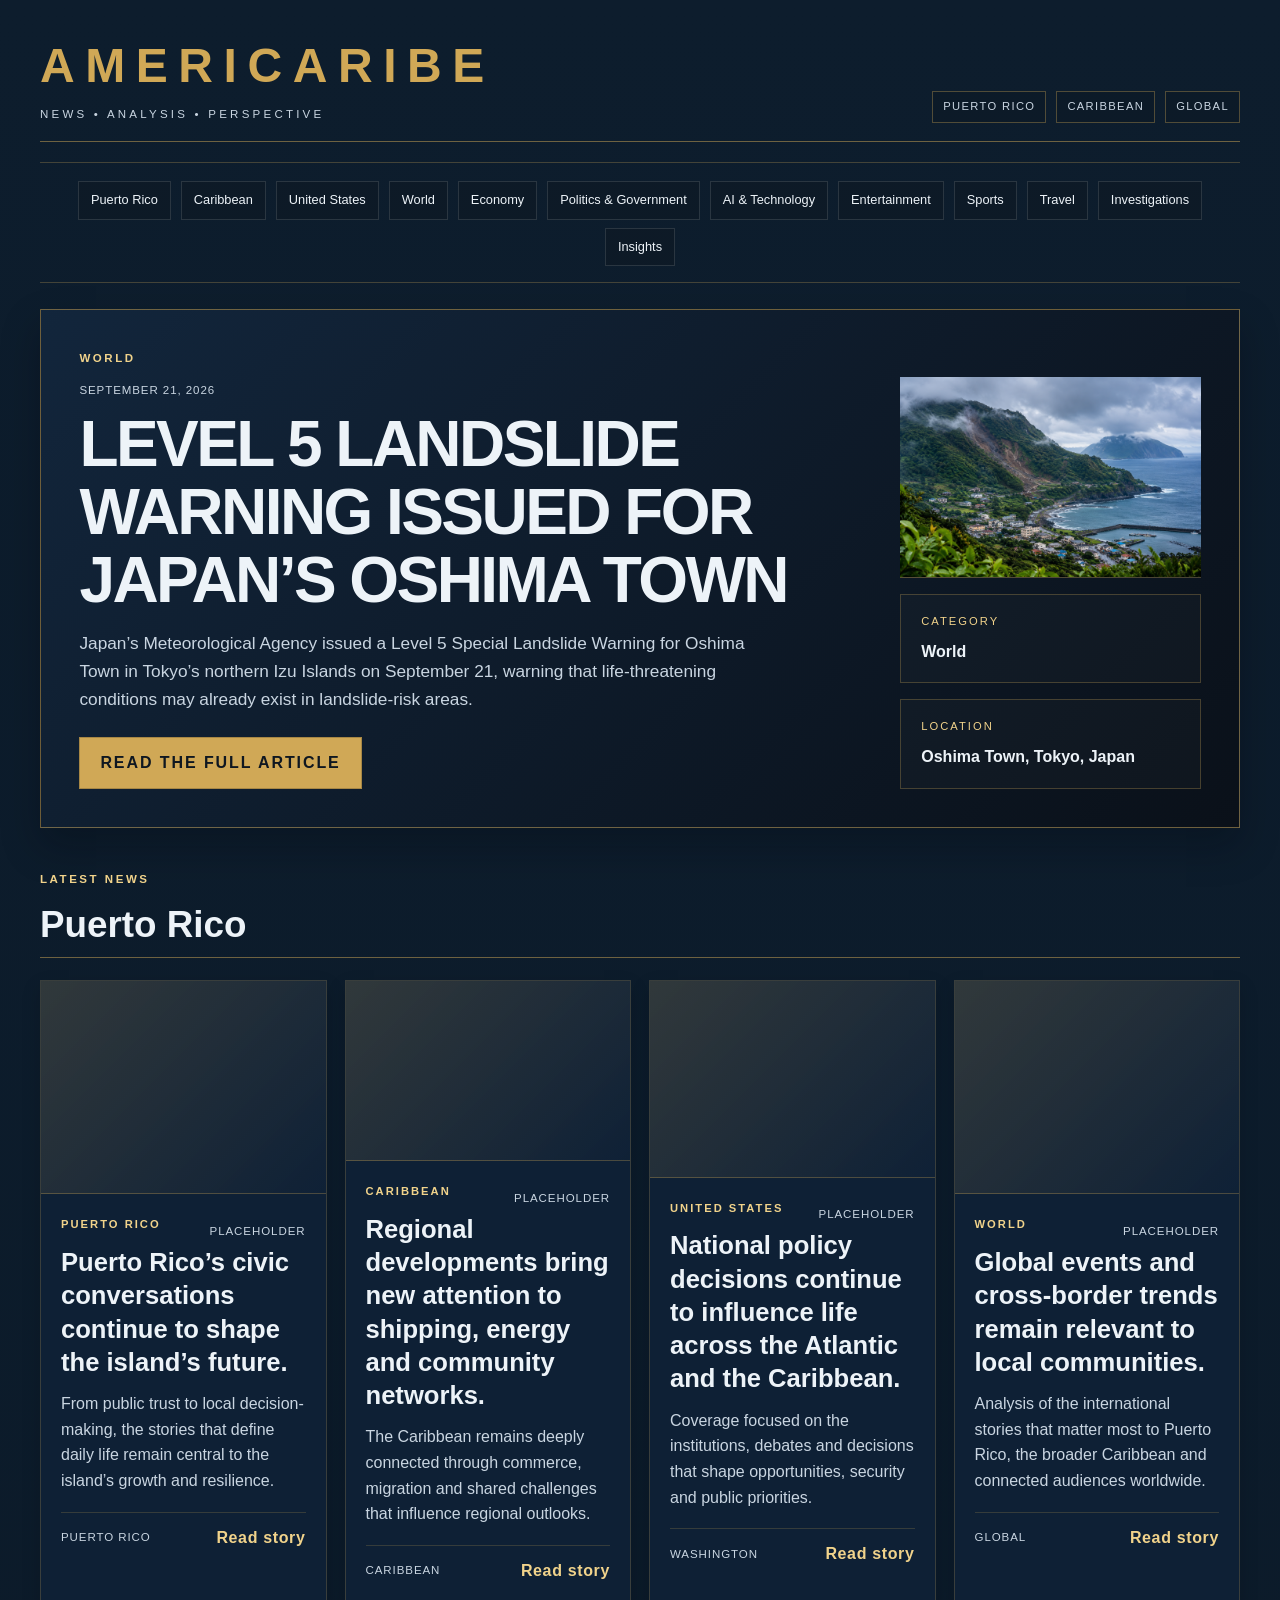
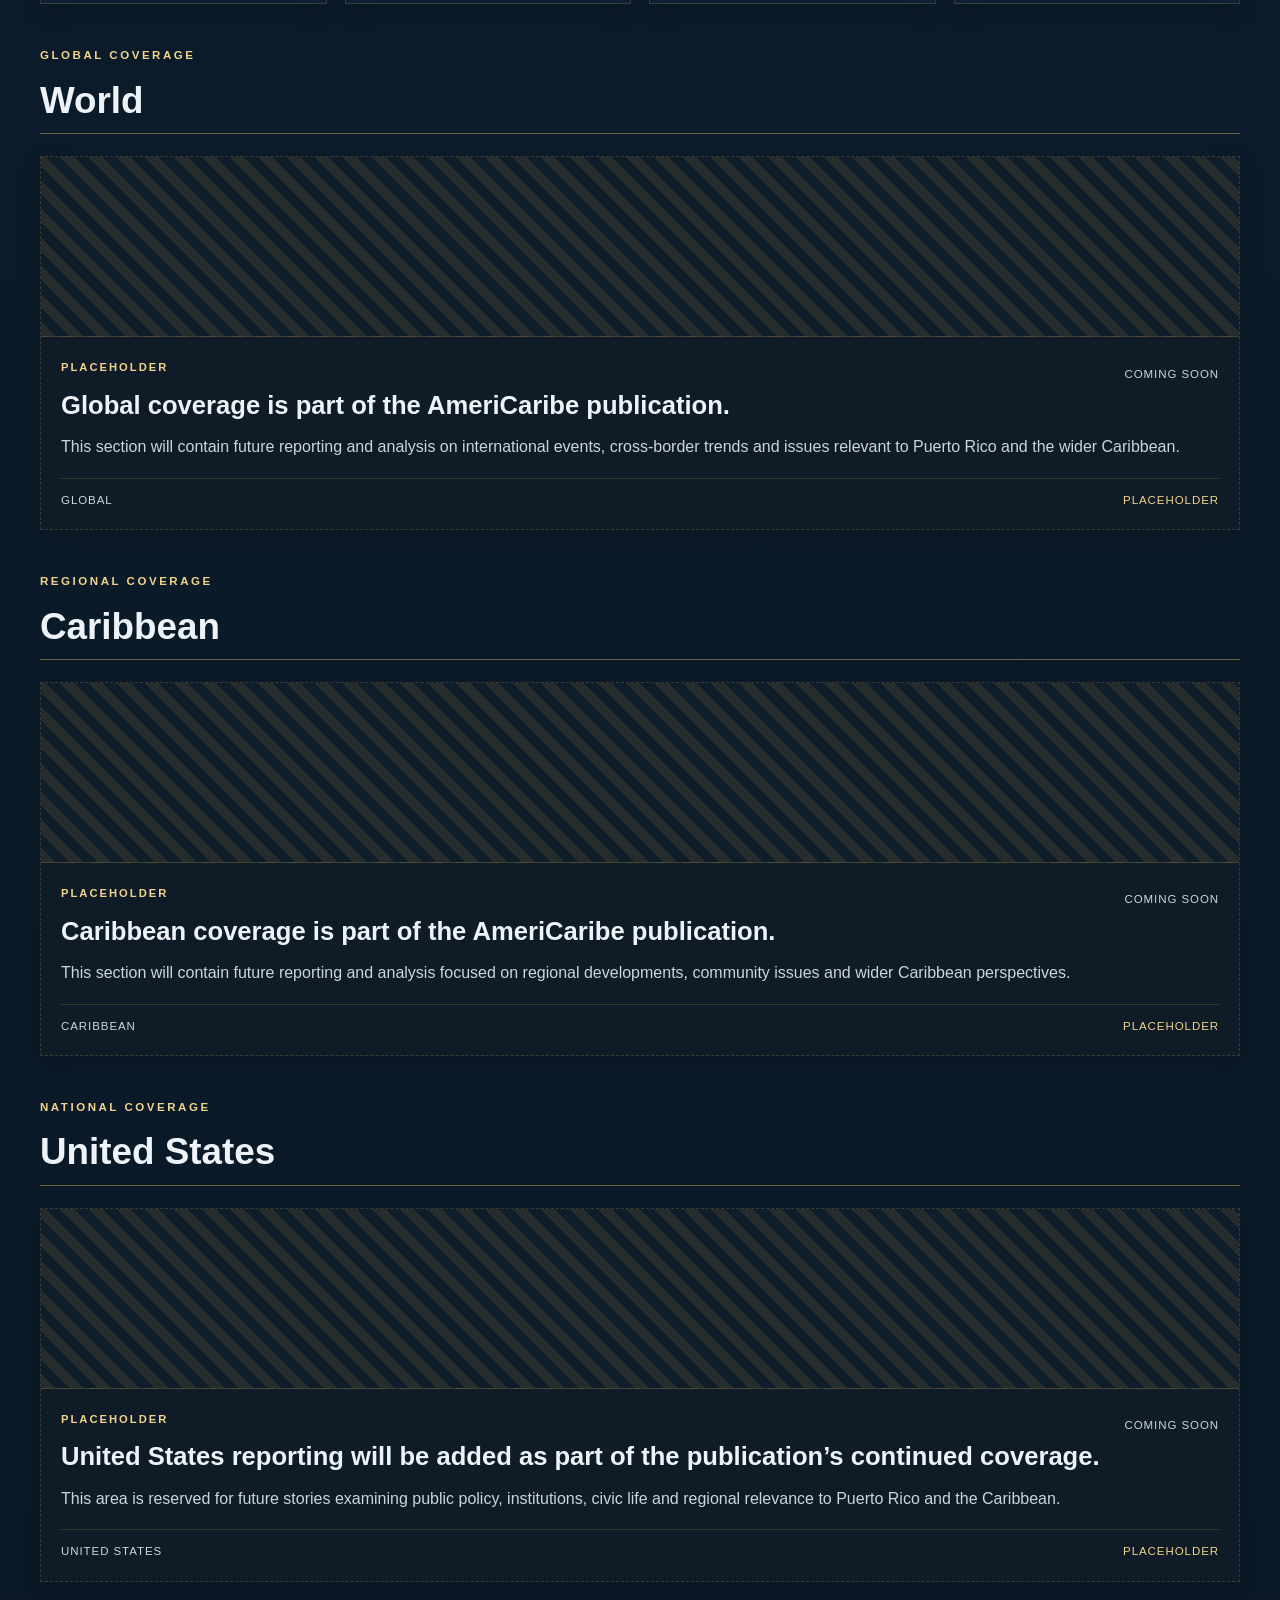
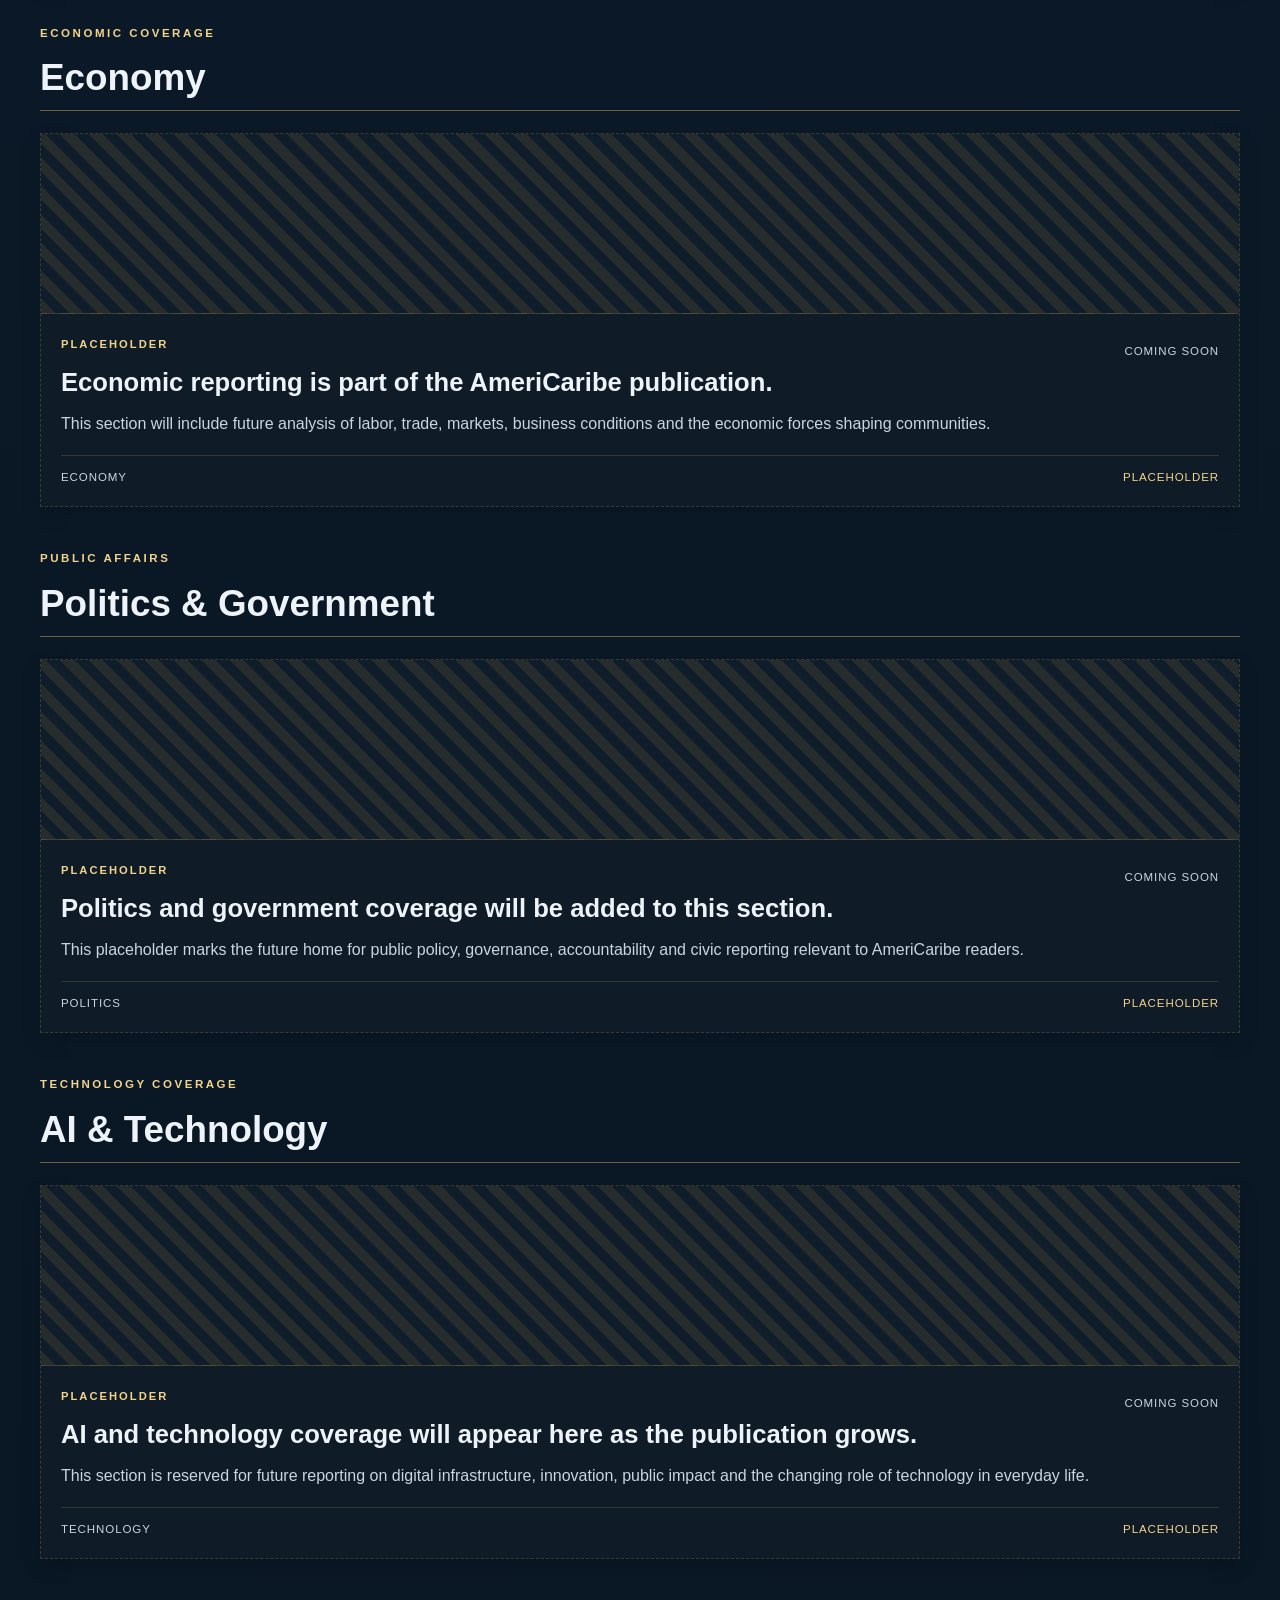
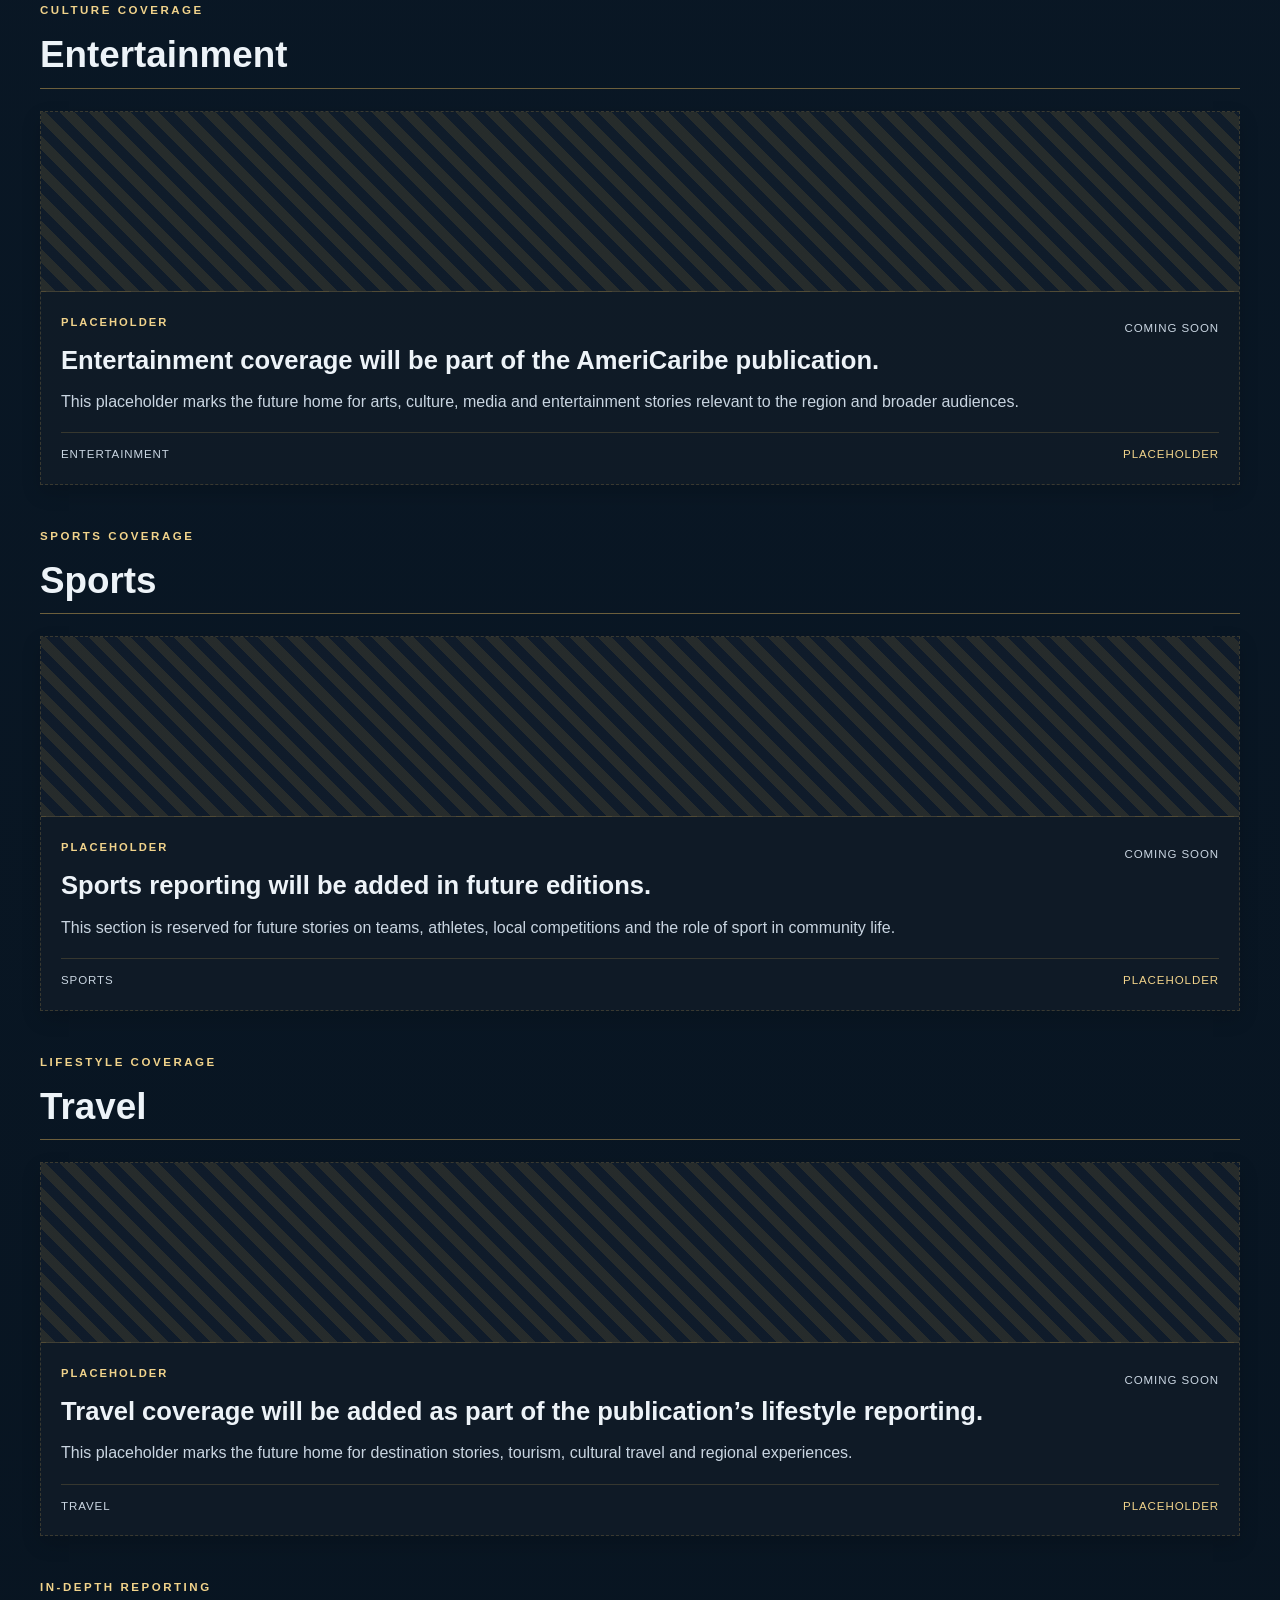
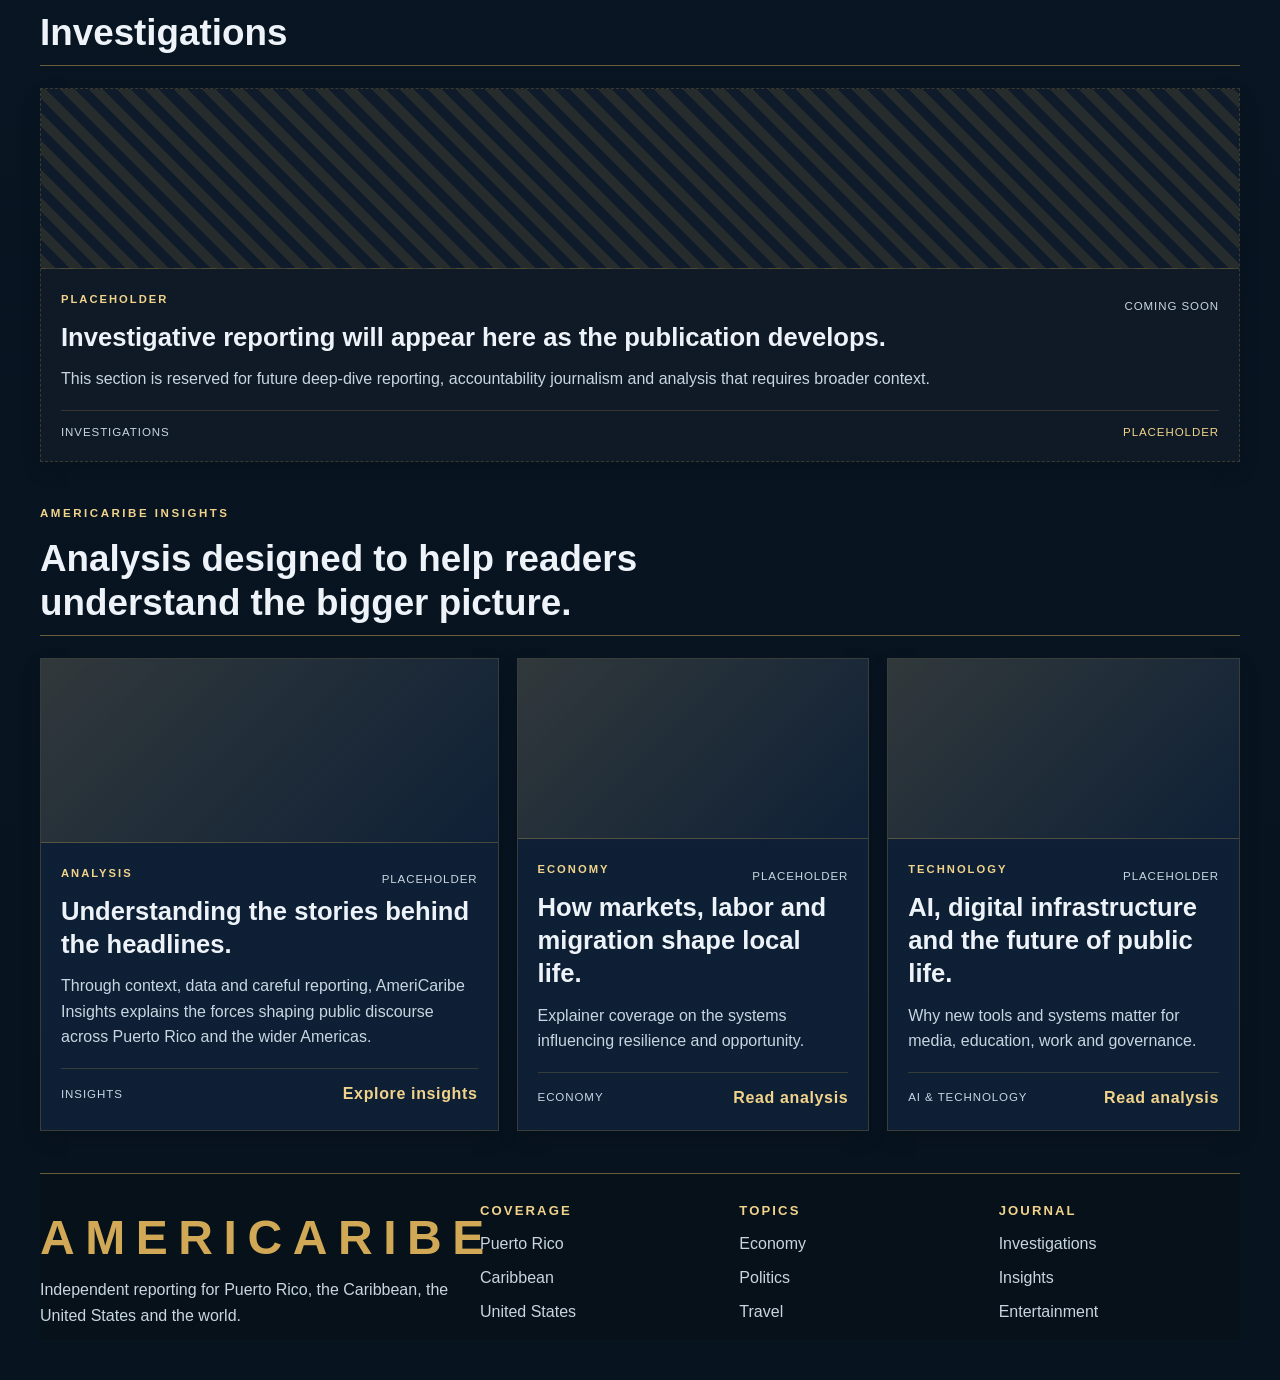
==== commit 2e69650a: "Connect homepage featured story to first article" ====
--- a/index.html
+++ b/index.html
@@ -44,26 +44,27 @@
         <main>
             <section class="featured-story" id="top-story">
                 <div class="featured-copy">
-                    <p class="eyebrow">Top Story</p>
-                    <h1>News, context and perspective from the Americas and the Caribbean.</h1>
+                    <p class="eyebrow">World</p>
+                    <p class="story-date">September 21, 2026</p>
+                    <h1>LEVEL 5 LANDSLIDE WARNING ISSUED FOR JAPAN’S OSHIMA TOWN</h1>
                     <p class="featured-text">
-                        AmeriCaribe News follows the conversations shaping Puerto Rico, the Caribbean,
-                        the United States and the wider world through reporting, analysis and informed perspective.
+                        Japan’s Meteorological Agency issued a Level 5 Special Landslide Warning for Oshima Town in Tokyo’s northern Izu Islands on September 21, warning that life-threatening conditions may already exist in landslide-risk areas.
                     </p>
 
                     <div class="cta-row">
-                        <a class="primary-btn" href="#puerto-rico">Read the report</a>
+                        <a class="primary-btn" href="article.html?id=japan-izu-islands-level-5-landslide-warning-2026-09-21">Read the full article</a>
                     </div>
                 </div>
 
                 <aside class="featured-aside" aria-label="Feature summary">
+                    <img class="story-image" src="images/japan-izu-islands-landslide-warning-2026-09-21.png" alt="AI-generated editorial illustration of Oshima Town and the mountainous terrain of Tokyo’s Izu Islands.">
                     <div class="meta-panel">
-                        <p class="meta-label">Edition</p>
-                        <strong>Weekly Briefing</strong>
+                        <p class="meta-label">Category</p>
+                        <strong>World</strong>
                     </div>
                     <div class="meta-panel">
-                        <p class="meta-label">Focus</p>
-                        <strong>Policy • Culture • Economy</strong>
+                        <p class="meta-label">Location</p>
+                        <strong>Oshima Town, Tokyo, Japan</strong>
                     </div>
                 </aside>
             </section>
